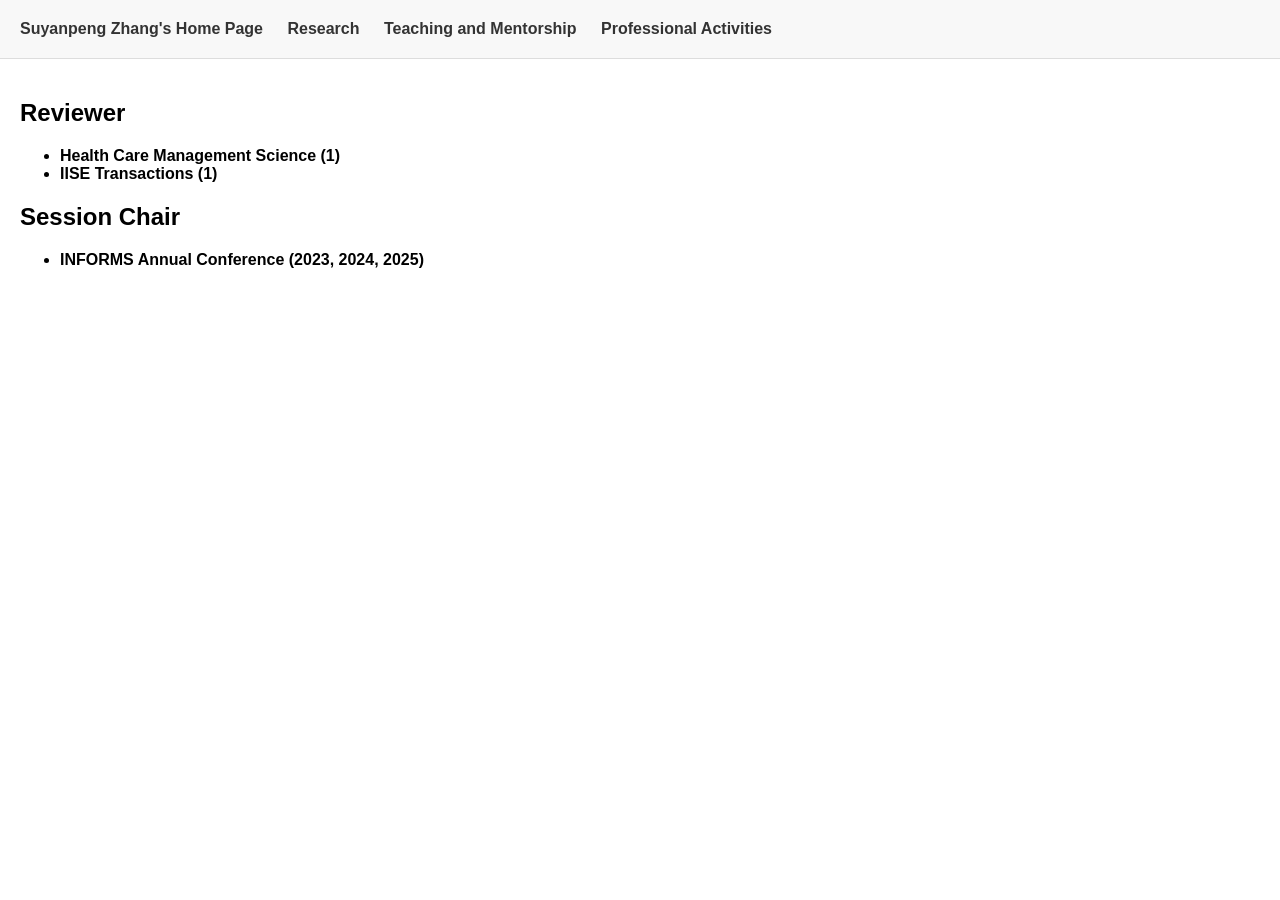
==== profession.html @ 164d468d "Update profession.html" ====
<!DOCTYPE html>
<html lang="en">
<head>
  <meta charset="UTF-8" />
  <title>Suyanpeng Zhang - Professional Activities</title>
  <style>
    body {
      margin: 0;
      font-family: Arial, sans-serif;
    }
    header {
      background-color: #f8f8f8;
      border-bottom: 1px solid #ddd;
      padding: 20px;
    }
    nav ul {
      list-style-type: none;
      margin: 0;
      padding: 0;
    }
    nav li {
      display: inline-block;
      margin-right: 20px;
    }
    nav a {
      text-decoration: none;
      color: #333;
      font-weight: bold;
    }
    nav a:hover {
      text-decoration: underline;
    }
    /* Simple page content styling */
    .content {
      padding: 20px;
    }
  </style>
</head>
<body>
  <header>
    <nav>
      <ul>
        <li><a href="index.html">Suyanpeng Zhang's Home Page</a></li>
        <li><a href="research.html">Research</a></li>
        <li><a href="teaching.html">Teaching and Mentorship</a></li>
        <li><a href="profession.html">Professional Activities</a></li>
      </ul>
    </nav>
  </header>

  <div class="content">

<!-- Guest Lecturer Section -->
        <section id="reviewer">
            <h2>Reviewer</h2>
            <ul>
                <li>
                    <strong>Health Care Management Science (1)</strong>
                </li>
              <li>
                    <strong>IISE Transactions (1)</strong>
                </li>
                <!-- Add more lectures as needed -->
            </ul>
        </section>
    <section id="session chair">
            <h2>Session Chair</h2>
            <ul>
                <li>
                    <strong>INFORMS Annual Conference (2023, 2024, 2025)</strong>
                </li>
                <!-- Add more lectures as needed -->
            </ul>
        </section>
  </div>
</body>
</html>
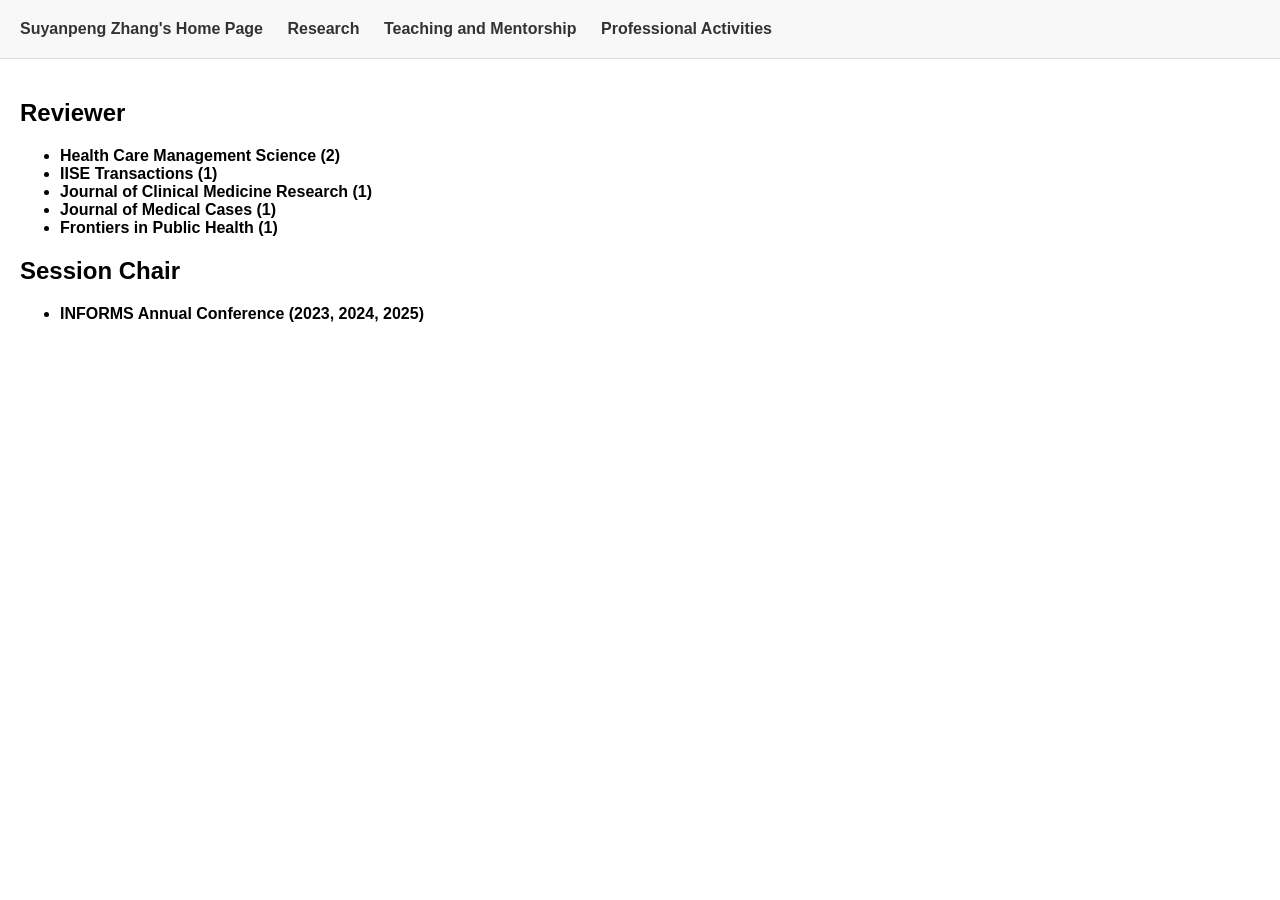
==== commit e4a9a764: "Update profession.html" ====
--- a/profession.html
+++ b/profession.html
@@ -55,10 +55,19 @@
             <h2>Reviewer</h2>
             <ul>
                 <li>
-                    <strong>Health Care Management Science (1)</strong>
+                    <strong>Health Care Management Science (2)</strong>
                 </li>
               <li>
                     <strong>IISE Transactions (1)</strong>
+                </li>
+              <li>
+                    <strong>Journal of Clinical Medicine Research (1)</strong>
+                </li>
+              <li>
+                    <strong>Journal of Medical Cases (1)</strong>
+                </li>
+              <li>
+                    <strong>Frontiers in Public Health (1)</strong>
                 </li>
                 <!-- Add more lectures as needed -->
             </ul>
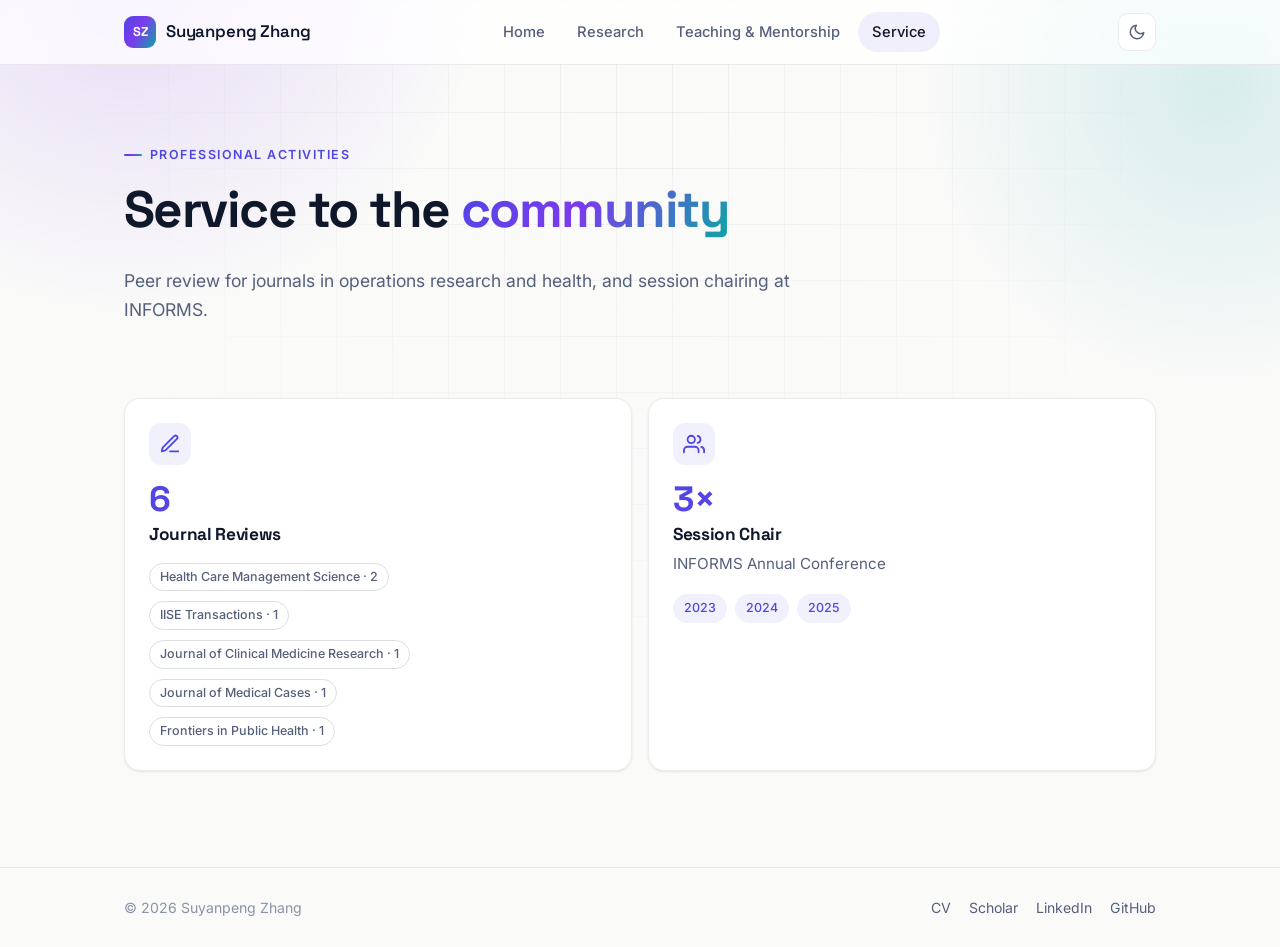
==== commit 52ad03cb: "Redesign site with a modern look - Shared stylesheet (style.css) and script (main.js) for all pages " ====
--- a/profession.html
+++ b/profession.html
@@ -2,86 +2,93 @@
 <html lang="en">
 <head>
   <meta charset="UTF-8" />
-  <title>Suyanpeng Zhang - Professional Activities</title>
-  <style>
-    body {
-      margin: 0;
-      font-family: Arial, sans-serif;
-    }
-    header {
-      background-color: #f8f8f8;
-      border-bottom: 1px solid #ddd;
-      padding: 20px;
-    }
-    nav ul {
-      list-style-type: none;
-      margin: 0;
-      padding: 0;
-    }
-    nav li {
-      display: inline-block;
-      margin-right: 20px;
-    }
-    nav a {
-      text-decoration: none;
-      color: #333;
-      font-weight: bold;
-    }
-    nav a:hover {
-      text-decoration: underline;
-    }
-    /* Simple page content styling */
-    .content {
-      padding: 20px;
-    }
-  </style>
+  <meta name="viewport" content="width=device-width, initial-scale=1" />
+  <title>Professional Activities · Suyanpeng Zhang</title>
+  <meta name="description" content="Reviewing and conference service by Suyanpeng Zhang." />
+  <script>(function(){var t;try{t=localStorage.getItem("theme")}catch(e){}if(!t)t=window.matchMedia("(prefers-color-scheme: dark)").matches?"dark":"light";document.documentElement.setAttribute("data-theme",t)})();</script>
+  <link rel="preconnect" href="https://fonts.googleapis.com" />
+  <link rel="preconnect" href="https://fonts.gstatic.com" crossorigin />
+  <link href="https://fonts.googleapis.com/css2?family=Inter:wght@400;500;600;700&family=Space+Grotesk:wght@500;600;700&display=swap" rel="stylesheet" />
+  <link rel="stylesheet" href="style.css" />
 </head>
 <body>
-  <header>
-    <nav>
-      <ul>
-        <li><a href="index.html">Suyanpeng Zhang's Home Page</a></li>
+
+  <header class="site-header">
+    <nav class="container nav" aria-label="Main">
+      <a class="brand" href="index.html"><span class="brand-mark">SZ</span>Suyanpeng Zhang</a>
+      <ul class="nav-links">
+        <li><a href="index.html">Home</a></li>
         <li><a href="research.html">Research</a></li>
-        <li><a href="teaching.html">Teaching and Mentorship</a></li>
-        <li><a href="profession.html">Professional Activities</a></li>
+        <li><a href="teaching.html">Teaching &amp; Mentorship</a></li>
+        <li><a href="profession.html">Service</a></li>
       </ul>
+      <div class="nav-actions">
+        <button class="icon-btn theme-toggle" type="button" aria-label="Toggle dark mode">
+          <svg class="icon-moon" viewBox="0 0 24 24" fill="none" stroke="currentColor" stroke-width="2" stroke-linecap="round" stroke-linejoin="round"><path d="M21 12.79A9 9 0 1 1 11.21 3 7 7 0 0 0 21 12.79z"/></svg>
+          <svg class="icon-sun" viewBox="0 0 24 24" fill="none" stroke="currentColor" stroke-width="2" stroke-linecap="round" stroke-linejoin="round"><circle cx="12" cy="12" r="4"/><path d="M12 2v2M12 20v2M4.93 4.93l1.41 1.41M17.66 17.66l1.41 1.41M2 12h2M20 12h2M6.34 17.66l-1.41 1.41M19.07 4.93l-1.41 1.41"/></svg>
+        </button>
+        <button class="icon-btn menu-toggle" type="button" aria-label="Open menu" aria-expanded="false">
+          <svg viewBox="0 0 24 24" fill="none" stroke="currentColor" stroke-width="2" stroke-linecap="round"><path d="M4 7h16M4 12h16M4 17h16"/></svg>
+        </button>
+      </div>
     </nav>
   </header>
 
-  <div class="content">
+  <main class="container">
+    <section class="page-header reveal">
+      <span class="eyebrow">Professional Activities</span>
+      <h1>Service to the <span class="gradient-text">community</span></h1>
+      <p class="lead">Peer review for journals in operations research and health, and session chairing at INFORMS.</p>
+    </section>
 
-<!-- Guest Lecturer Section -->
-        <section id="reviewer">
-            <h2>Reviewer</h2>
-            <ul>
-                <li>
-                    <strong>Health Care Management Science (2)</strong>
-                </li>
-              <li>
-                    <strong>IISE Transactions (1)</strong>
-                </li>
-              <li>
-                    <strong>Journal of Clinical Medicine Research (1)</strong>
-                </li>
-              <li>
-                    <strong>Journal of Medical Cases (1)</strong>
-                </li>
-              <li>
-                    <strong>Frontiers in Public Health (1)</strong>
-                </li>
-                <!-- Add more lectures as needed -->
-            </ul>
-        </section>
-    <section id="session chair">
-            <h2>Session Chair</h2>
-            <ul>
-                <li>
-                    <strong>INFORMS Annual Conference (2023, 2024, 2025)</strong>
-                </li>
-                <!-- Add more lectures as needed -->
-            </ul>
-        </section>
-  </div>
+    <section class="section-tight">
+      <div class="grid grid-2">
+        <!-- Reviewer -->
+        <article class="card reveal">
+          <div class="card-icon">
+            <svg viewBox="0 0 24 24" fill="none" stroke="currentColor" stroke-width="2" stroke-linecap="round" stroke-linejoin="round"><path d="M12 20h9"/><path d="M16.5 3.5a2.12 2.12 0 0 1 3 3L7 19l-4 1 1-4z"/></svg>
+          </div>
+          <div class="stat gradient-text">6</div>
+          <h3>Journal Reviews</h3>
+          <div class="item-list" style="margin-top:18px;gap:10px;">
+            <div class="pub-meta" style="margin:0;"><span class="tag">Health Care Management Science · 2</span></div>
+            <div class="pub-meta" style="margin:0;"><span class="tag">IISE Transactions · 1</span></div>
+            <div class="pub-meta" style="margin:0;"><span class="tag">Journal of Clinical Medicine Research · 1</span></div>
+            <div class="pub-meta" style="margin:0;"><span class="tag">Journal of Medical Cases · 1</span></div>
+            <div class="pub-meta" style="margin:0;"><span class="tag">Frontiers in Public Health · 1</span></div>
+          </div>
+        </article>
+
+        <!-- Session chair -->
+        <article class="card reveal">
+          <div class="card-icon">
+            <svg viewBox="0 0 24 24" fill="none" stroke="currentColor" stroke-width="2" stroke-linecap="round" stroke-linejoin="round"><path d="M17 21v-2a4 4 0 0 0-4-4H5a4 4 0 0 0-4 4v2"/><circle cx="9" cy="7" r="4"/><path d="M23 21v-2a4 4 0 0 0-3-3.87M16 3.13a4 4 0 0 1 0 7.75"/></svg>
+          </div>
+          <div class="stat gradient-text">3×</div>
+          <h3>Session Chair</h3>
+          <p style="margin-top:6px;">INFORMS Annual Conference</p>
+          <div class="pub-meta" style="margin-top:18px;">
+            <span class="tag tag-highlight">2023</span>
+            <span class="tag tag-highlight">2024</span>
+            <span class="tag tag-highlight">2025</span>
+          </div>
+        </article>
+      </div>
+    </section>
+  </main>
+
+  <footer class="site-footer">
+    <div class="container">
+      <span>© <span id="year">2025</span> Suyanpeng Zhang</span>
+      <div class="footer-links">
+        <a href="CV_Suyanpeng.pdf" target="_blank" rel="noopener">CV</a>
+        <a href="https://scholar.google.com/citations?user=c8Jx3mAAAAAJ&amp;hl=en&amp;oi=ao" target="_blank" rel="noopener">Scholar</a>
+        <a href="https://www.linkedin.com/in/suyanpengzhang/" target="_blank" rel="noopener">LinkedIn</a>
+        <a href="https://github.com/suyanpengzhang" target="_blank" rel="noopener">GitHub</a>
+      </div>
+    </div>
+  </footer>
+
+  <script src="main.js"></script>
 </body>
 </html>
-
--- a/style.css
+++ b/style.css
@@ -0,0 +1,655 @@
+/* ==========================================================================
+   Suyanpeng Zhang — personal site
+   Shared stylesheet for all pages
+   ========================================================================== */
+
+:root {
+  --bg: #fafaf9;
+  --bg-elev: #ffffff;
+  --surface: rgba(255, 255, 255, 0.72);
+  --text: #0f172a;
+  --text-muted: #55607a;
+  --text-faint: #8a93a6;
+  --border: rgba(15, 23, 42, 0.08);
+  --border-strong: rgba(15, 23, 42, 0.14);
+  --accent: #4f46e5;
+  --accent-2: #0ea5a4;
+  --accent-soft: rgba(79, 70, 229, 0.08);
+  --gradient: linear-gradient(120deg, #4f46e5 0%, #7c3aed 45%, #0ea5a4 100%);
+  --shadow-sm: 0 1px 2px rgba(15, 23, 42, 0.04), 0 1px 3px rgba(15, 23, 42, 0.06);
+  --shadow-lg: 0 10px 30px -10px rgba(15, 23, 42, 0.18);
+  --blob-1: rgba(124, 58, 237, 0.16);
+  --blob-2: rgba(14, 165, 164, 0.14);
+  --radius: 16px;
+  --maxw: 1080px;
+  --font-sans: "Inter", system-ui, -apple-system, "Segoe UI", Roboto, sans-serif;
+  --font-display: "Space Grotesk", "Inter", system-ui, sans-serif;
+  color-scheme: light;
+}
+
+:root[data-theme="dark"] {
+  --bg: #0a0b10;
+  --bg-elev: #12141c;
+  --surface: rgba(18, 20, 28, 0.72);
+  --text: #e8eaf2;
+  --text-muted: #a2a9bd;
+  --text-faint: #6c7489;
+  --border: rgba(255, 255, 255, 0.08);
+  --border-strong: rgba(255, 255, 255, 0.16);
+  --accent: #8b85ff;
+  --accent-2: #2dd4bf;
+  --accent-soft: rgba(139, 133, 255, 0.12);
+  --gradient: linear-gradient(120deg, #8b85ff 0%, #c084fc 45%, #2dd4bf 100%);
+  --shadow-sm: 0 1px 2px rgba(0, 0, 0, 0.4);
+  --shadow-lg: 0 14px 40px -12px rgba(0, 0, 0, 0.7);
+  --blob-1: rgba(139, 133, 255, 0.14);
+  --blob-2: rgba(45, 212, 191, 0.10);
+  color-scheme: dark;
+}
+
+*,
+*::before,
+*::after { box-sizing: border-box; }
+
+html { scroll-behavior: smooth; }
+
+body {
+  margin: 0;
+  font-family: var(--font-sans);
+  font-size: 16px;
+  line-height: 1.65;
+  color: var(--text);
+  background: var(--bg);
+  -webkit-font-smoothing: antialiased;
+  min-height: 100vh;
+  display: flex;
+  flex-direction: column;
+  transition: background-color .3s ease, color .3s ease;
+}
+
+/* Ambient background */
+body::before {
+  content: "";
+  position: fixed;
+  inset: 0;
+  z-index: -1;
+  pointer-events: none;
+  background:
+    radial-gradient(600px circle at 10% -5%, var(--blob-1), transparent 60%),
+    radial-gradient(500px circle at 95% 10%, var(--blob-2), transparent 60%);
+}
+body::after {
+  content: "";
+  position: fixed;
+  inset: 0;
+  z-index: -1;
+  pointer-events: none;
+  background-image:
+    linear-gradient(var(--border) 1px, transparent 1px),
+    linear-gradient(90deg, var(--border) 1px, transparent 1px);
+  background-size: 56px 56px;
+  mask-image: radial-gradient(ellipse at top, black 10%, transparent 65%);
+  -webkit-mask-image: radial-gradient(ellipse at top, black 10%, transparent 65%);
+  opacity: .6;
+}
+
+a {
+  color: var(--accent);
+  text-decoration: none;
+  transition: color .2s ease;
+}
+a:hover { color: var(--accent-2); }
+
+h1, h2, h3 {
+  font-family: var(--font-display);
+  line-height: 1.2;
+  letter-spacing: -0.02em;
+  margin: 0 0 .5em;
+}
+
+.container {
+  width: 100%;
+  max-width: var(--maxw);
+  margin: 0 auto;
+  padding: 0 24px;
+}
+
+.gradient-text {
+  background: var(--gradient);
+  -webkit-background-clip: text;
+  background-clip: text;
+  color: transparent;
+}
+
+/* ---------- Navigation ---------- */
+.site-header {
+  position: sticky;
+  top: 0;
+  z-index: 50;
+  backdrop-filter: saturate(180%) blur(14px);
+  -webkit-backdrop-filter: saturate(180%) blur(14px);
+  background: var(--surface);
+  border-bottom: 1px solid var(--border);
+}
+.nav {
+  display: flex;
+  align-items: center;
+  justify-content: space-between;
+  height: 64px;
+  gap: 16px;
+}
+.brand {
+  display: flex;
+  align-items: center;
+  gap: 10px;
+  font-family: var(--font-display);
+  font-weight: 600;
+  font-size: 1.05rem;
+  color: var(--text);
+  letter-spacing: -0.01em;
+}
+.brand:hover { color: var(--text); }
+.brand-mark {
+  display: grid;
+  place-items: center;
+  width: 32px;
+  height: 32px;
+  border-radius: 9px;
+  background: var(--gradient);
+  color: #fff;
+  font-size: .8rem;
+  font-weight: 700;
+  letter-spacing: 0;
+}
+.nav-links {
+  display: flex;
+  align-items: center;
+  gap: 4px;
+  list-style: none;
+  margin: 0;
+  padding: 0;
+}
+.nav-links a {
+  display: block;
+  padding: 8px 14px;
+  border-radius: 999px;
+  font-size: .92rem;
+  font-weight: 500;
+  color: var(--text-muted);
+  transition: background-color .2s ease, color .2s ease;
+}
+.nav-links a:hover {
+  color: var(--text);
+  background: var(--accent-soft);
+}
+.nav-links a[aria-current="page"] {
+  color: var(--text);
+  background: var(--accent-soft);
+}
+.nav-actions { display: flex; align-items: center; gap: 6px; }
+
+.icon-btn {
+  display: grid;
+  place-items: center;
+  width: 38px;
+  height: 38px;
+  border-radius: 10px;
+  border: 1px solid var(--border);
+  background: var(--bg-elev);
+  color: var(--text-muted);
+  cursor: pointer;
+  transition: color .2s, border-color .2s, transform .2s;
+}
+.icon-btn:hover { color: var(--text); border-color: var(--border-strong); }
+.icon-btn svg { width: 18px; height: 18px; }
+.theme-toggle .icon-sun { display: none; }
+:root[data-theme="dark"] .theme-toggle .icon-sun { display: block; }
+:root[data-theme="dark"] .theme-toggle .icon-moon { display: none; }
+.menu-toggle { display: none; }
+
+@media (max-width: 760px) {
+  .menu-toggle { display: grid; }
+  .nav-links {
+    position: absolute;
+    top: 64px;
+    left: 0;
+    right: 0;
+    flex-direction: column;
+    align-items: stretch;
+    padding: 12px 16px 18px;
+    background: var(--bg-elev);
+    border-bottom: 1px solid var(--border);
+    box-shadow: var(--shadow-lg);
+    display: none;
+  }
+  .nav-links.open { display: flex; }
+  .nav-links a { border-radius: 10px; padding: 12px 14px; }
+}
+
+/* ---------- Layout sections ---------- */
+main { flex: 1; }
+
+.section { padding-block: 56px; }
+.section-tight { padding-block: 32px; }
+
+.eyebrow {
+  display: inline-flex;
+  align-items: center;
+  gap: 8px;
+  font-size: .78rem;
+  font-weight: 600;
+  letter-spacing: .12em;
+  text-transform: uppercase;
+  color: var(--accent);
+  margin-bottom: 14px;
+}
+.eyebrow::before {
+  content: "";
+  width: 18px;
+  height: 2px;
+  border-radius: 2px;
+  background: var(--gradient);
+}
+
+.section-title { font-size: clamp(1.6rem, 3vw, 2.1rem); }
+.lead { font-size: 1.1rem; color: var(--text-muted); max-width: 68ch; }
+
+/* ---------- Hero ---------- */
+.hero {
+  display: grid;
+  grid-template-columns: 1.5fr 1fr;
+  gap: 56px;
+  align-items: center;
+  padding-block: 72px 48px;
+}
+.hero h1 {
+  font-size: clamp(2.4rem, 6vw, 4rem);
+  font-weight: 700;
+  letter-spacing: -0.035em;
+  margin-bottom: 18px;
+}
+.hero .role {
+  font-size: 1.15rem;
+  color: var(--text-muted);
+  margin: 0 0 22px;
+}
+.hero p { color: var(--text-muted); }
+
+.status-pill {
+  display: inline-flex;
+  align-items: center;
+  gap: 10px;
+  padding: 6px 14px 6px 10px;
+  border-radius: 999px;
+  border: 1px solid var(--border-strong);
+  background: var(--bg-elev);
+  font-size: .85rem;
+  font-weight: 500;
+  color: var(--text);
+  margin-bottom: 24px;
+  box-shadow: var(--shadow-sm);
+}
+.status-dot {
+  position: relative;
+  width: 8px;
+  height: 8px;
+  border-radius: 50%;
+  background: #22c55e;
+}
+.status-dot::after {
+  content: "";
+  position: absolute;
+  inset: -4px;
+  border-radius: 50%;
+  background: #22c55e;
+  opacity: .35;
+  animation: ping 1.8s cubic-bezier(0, 0, .2, 1) infinite;
+}
+@keyframes ping {
+  75%, 100% { transform: scale(2); opacity: 0; }
+}
+
+.photo-wrap {
+  position: relative;
+  justify-self: center;
+  width: min(320px, 100%);
+}
+.photo-wrap::before {
+  content: "";
+  position: absolute;
+  inset: -3px;
+  border-radius: 28px;
+  background: var(--gradient);
+  filter: blur(24px);
+  opacity: .35;
+  z-index: 0;
+}
+.photo {
+  position: relative;
+  z-index: 1;
+  display: block;
+  width: 100%;
+  aspect-ratio: 4 / 5;
+  object-fit: cover;
+  border-radius: 24px;
+  border: 1px solid var(--border-strong);
+  box-shadow: var(--shadow-lg);
+}
+
+.links {
+  display: flex;
+  flex-wrap: wrap;
+  gap: 10px;
+  margin-top: 28px;
+}
+.btn {
+  display: inline-flex;
+  align-items: center;
+  gap: 8px;
+  padding: 10px 16px;
+  border-radius: 12px;
+  font-size: .92rem;
+  font-weight: 500;
+  border: 1px solid var(--border-strong);
+  background: var(--bg-elev);
+  color: var(--text);
+  box-shadow: var(--shadow-sm);
+  transition: transform .2s ease, border-color .2s ease, box-shadow .2s ease;
+}
+.btn:hover {
+  color: var(--text);
+  transform: translateY(-2px);
+  border-color: var(--accent);
+  box-shadow: var(--shadow-lg);
+}
+.btn svg { width: 16px; height: 16px; flex-shrink: 0; }
+.btn-primary {
+  border-color: transparent;
+  background: var(--gradient);
+  color: #fff;
+}
+.btn-primary:hover { color: #fff; border-color: transparent; }
+
+.email {
+  margin-top: 16px;
+  font-size: .9rem;
+  color: var(--text-faint);
+  display: flex;
+  align-items: center;
+  gap: 8px;
+}
+.email svg { width: 15px; height: 15px; }
+
+@media (max-width: 860px) {
+  .hero { grid-template-columns: 1fr; gap: 40px; padding-top: 48px; }
+  .photo-wrap { order: -1; width: min(240px, 70%); justify-self: start; }
+}
+
+/* ---------- Cards / grids ---------- */
+.grid {
+  display: grid;
+  gap: 16px;
+}
+.grid-3 { grid-template-columns: repeat(3, 1fr); }
+.grid-2 { grid-template-columns: repeat(2, 1fr); }
+@media (max-width: 860px) {
+  .grid-3, .grid-2 { grid-template-columns: 1fr; }
+}
+
+.card {
+  position: relative;
+  padding: 24px;
+  border-radius: var(--radius);
+  border: 1px solid var(--border);
+  background: var(--bg-elev);
+  box-shadow: var(--shadow-sm);
+  transition: transform .25s ease, border-color .25s ease, box-shadow .25s ease;
+}
+.card:hover {
+  transform: translateY(-3px);
+  border-color: var(--border-strong);
+  box-shadow: var(--shadow-lg);
+}
+.card h3 { font-size: 1.08rem; margin-bottom: 6px; }
+.card p { margin: 0; color: var(--text-muted); font-size: .95rem; }
+
+.card-icon {
+  display: grid;
+  place-items: center;
+  width: 42px;
+  height: 42px;
+  border-radius: 12px;
+  margin-bottom: 16px;
+  background: var(--accent-soft);
+  color: var(--accent);
+}
+.card-icon svg { width: 22px; height: 22px; }
+
+/* ---------- News timeline ---------- */
+.timeline {
+  list-style: none;
+  margin: 0;
+  padding: 0;
+  position: relative;
+}
+.timeline::before {
+  content: "";
+  position: absolute;
+  left: 7px;
+  top: 8px;
+  bottom: 8px;
+  width: 2px;
+  background: linear-gradient(var(--accent), var(--accent-2), transparent);
+  opacity: .35;
+}
+.timeline li {
+  position: relative;
+  padding: 0 0 28px 40px;
+}
+.timeline li:last-child { padding-bottom: 0; }
+.timeline li::before {
+  content: "";
+  position: absolute;
+  left: 0;
+  top: 6px;
+  width: 16px;
+  height: 16px;
+  border-radius: 50%;
+  background: var(--bg);
+  border: 3px solid var(--accent);
+}
+.timeline time {
+  display: block;
+  font-size: .8rem;
+  font-weight: 600;
+  letter-spacing: .06em;
+  text-transform: uppercase;
+  color: var(--accent);
+  margin-bottom: 4px;
+}
+.timeline p { margin: 0; color: var(--text-muted); }
+.timeline em { color: var(--text); font-style: normal; font-weight: 500; }
+
+/* ---------- Page header ---------- */
+.page-header { padding-block: 72px 24px; }
+.page-header h1 {
+  font-size: clamp(2.2rem, 5vw, 3.2rem);
+  letter-spacing: -0.03em;
+}
+
+.quote {
+  margin: 24px 0 0;
+  padding: 22px 26px;
+  border-radius: var(--radius);
+  border: 1px solid var(--border);
+  border-left: 3px solid var(--accent);
+  background: var(--bg-elev);
+  font-size: 1.12rem;
+  color: var(--text);
+  max-width: 72ch;
+}
+
+/* ---------- Publications ---------- */
+.pub-group + .pub-group { margin-top: 48px; }
+.pub-group-title {
+  display: flex;
+  align-items: center;
+  gap: 12px;
+  font-size: 1.3rem;
+  margin-bottom: 20px;
+}
+.count {
+  font-family: var(--font-sans);
+  font-size: .78rem;
+  font-weight: 600;
+  padding: 2px 10px;
+  border-radius: 999px;
+  background: var(--accent-soft);
+  color: var(--accent);
+  letter-spacing: 0;
+}
+.pub-list { display: grid; gap: 14px; }
+.pub {
+  display: grid;
+  grid-template-columns: 64px 1fr;
+  gap: 20px;
+  padding: 22px 24px;
+}
+.pub-year {
+  font-family: var(--font-display);
+  font-size: 1.05rem;
+  font-weight: 600;
+  color: var(--text-faint);
+  padding-top: 2px;
+}
+.pub h3 {
+  font-family: var(--font-sans);
+  font-size: 1.04rem;
+  font-weight: 600;
+  letter-spacing: -0.01em;
+  line-height: 1.45;
+  margin-bottom: 8px;
+}
+.pub h3 a { color: var(--text); }
+.pub h3 a:hover { color: var(--accent); }
+.pub .authors { font-size: .93rem; color: var(--text-muted); margin: 0 0 6px; }
+.pub .authors b { color: var(--text); font-weight: 600; }
+.pub .venue { font-size: .93rem; color: var(--text-muted); margin: 0; }
+.pub .venue i { color: var(--text); }
+.pub-meta { display: flex; flex-wrap: wrap; gap: 8px; margin-top: 12px; }
+
+.tag {
+  display: inline-flex;
+  align-items: center;
+  gap: 6px;
+  padding: 3px 10px;
+  border-radius: 999px;
+  font-size: .78rem;
+  font-weight: 500;
+  border: 1px solid var(--border-strong);
+  color: var(--text-muted);
+  background: transparent;
+}
+a.tag:hover { border-color: var(--accent); color: var(--accent); }
+.tag svg { width: 12px; height: 12px; }
+.tag-highlight {
+  border-color: transparent;
+  background: var(--accent-soft);
+  color: var(--accent);
+}
+
+@media (max-width: 600px) {
+  .pub { grid-template-columns: 1fr; gap: 6px; }
+}
+
+/* ---------- Generic list items (teaching / service) ---------- */
+.item-list { display: grid; gap: 14px; }
+.item {
+  display: flex;
+  gap: 18px;
+  align-items: flex-start;
+}
+.item .card-icon { margin: 0; flex-shrink: 0; }
+.item-body { flex: 1; min-width: 0; }
+.item h3 {
+  font-family: var(--font-sans);
+  font-size: 1.02rem;
+  font-weight: 600;
+  letter-spacing: -0.01em;
+  margin-bottom: 4px;
+}
+.sub { font-size: .9rem; color: var(--text-faint); margin: 0 0 8px; }
+.item p { margin: 0; color: var(--text-muted); font-size: .95rem; }
+
+.scores {
+  display: grid;
+  grid-template-columns: repeat(3, 1fr);
+  gap: 10px;
+  margin-top: 14px;
+}
+.score {
+  padding: 10px 12px;
+  border-radius: 12px;
+  background: var(--accent-soft);
+}
+.score strong {
+  display: block;
+  font-family: var(--font-display);
+  font-size: 1.25rem;
+  color: var(--text);
+}
+.score span { font-size: .78rem; color: var(--text-muted); }
+@media (max-width: 600px) {
+  .scores { grid-template-columns: 1fr; }
+}
+
+.subhead {
+  font-size: .8rem;
+  font-weight: 600;
+  letter-spacing: .1em;
+  text-transform: uppercase;
+  color: var(--text-faint);
+  margin: 28px 0 12px;
+}
+.subhead:first-child { margin-top: 0; }
+
+.stat {
+  font-family: var(--font-display);
+  font-size: 2.2rem;
+  font-weight: 700;
+  line-height: 1;
+  margin-bottom: 8px;
+}
+
+/* ---------- Footer ---------- */
+.site-footer {
+  margin-top: 64px;
+  border-top: 1px solid var(--border);
+  padding: 28px 0;
+  font-size: .88rem;
+  color: var(--text-faint);
+}
+.site-footer .container {
+  display: flex;
+  flex-wrap: wrap;
+  justify-content: space-between;
+  gap: 12px;
+}
+.site-footer a { color: var(--text-muted); }
+.site-footer a:hover { color: var(--accent); }
+.footer-links { display: flex; gap: 18px; }
+
+/* ---------- Reveal animation ---------- */
+.reveal {
+  opacity: 0;
+  transform: translateY(16px);
+  transition: opacity .7s ease, transform .7s ease;
+}
+.reveal.visible { opacity: 1; transform: none; }
+
+@media (prefers-reduced-motion: reduce) {
+  html { scroll-behavior: auto; }
+  .reveal { opacity: 1; transform: none; transition: none; }
+  .status-dot::after { animation: none; }
+  .card, .btn { transition: none; }
+}
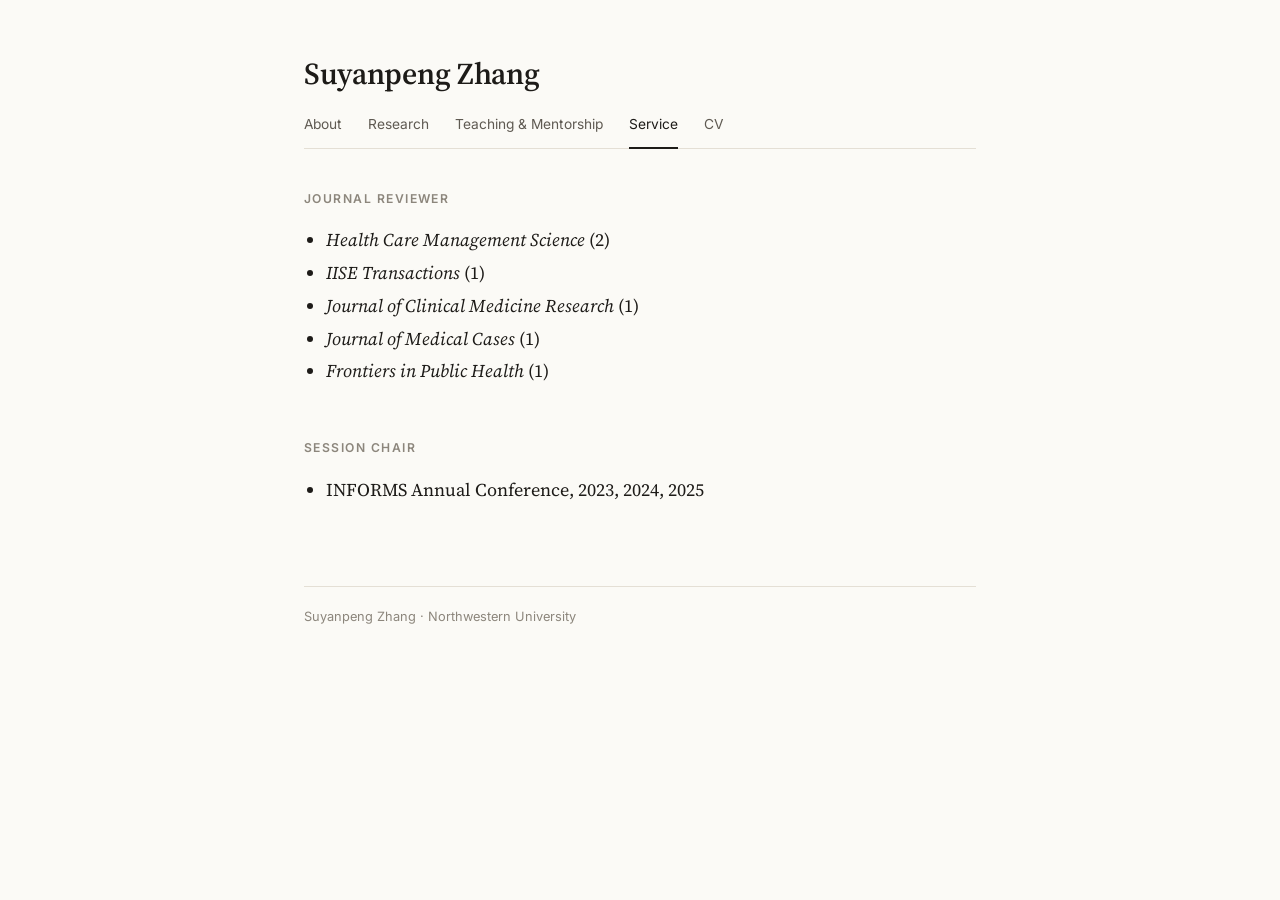
==== commit 95946cd7: "Restyle site as a quiet, typographic academic page Replace the gradient/card design with a text-firs" ====
--- a/profession.html
+++ b/profession.html
@@ -3,92 +3,43 @@
 <head>
   <meta charset="UTF-8" />
   <meta name="viewport" content="width=device-width, initial-scale=1" />
-  <title>Professional Activities · Suyanpeng Zhang</title>
+  <title>Service · Suyanpeng Zhang</title>
   <meta name="description" content="Reviewing and conference service by Suyanpeng Zhang." />
-  <script>(function(){var t;try{t=localStorage.getItem("theme")}catch(e){}if(!t)t=window.matchMedia("(prefers-color-scheme: dark)").matches?"dark":"light";document.documentElement.setAttribute("data-theme",t)})();</script>
   <link rel="preconnect" href="https://fonts.googleapis.com" />
   <link rel="preconnect" href="https://fonts.gstatic.com" crossorigin />
-  <link href="https://fonts.googleapis.com/css2?family=Inter:wght@400;500;600;700&family=Space+Grotesk:wght@500;600;700&display=swap" rel="stylesheet" />
+  <link href="https://fonts.googleapis.com/css2?family=Inter:wght@400;500;600&family=Source+Serif+4:ital,opsz,wght@0,8..60,400;0,8..60,600;1,8..60,400&display=swap" rel="stylesheet" />
   <link rel="stylesheet" href="style.css" />
 </head>
 <body>
+  <div class="page">
+    <header class="masthead">
+      <a class="name" href="index.html">Suyanpeng Zhang</a>
+      <nav aria-label="Main">
+        <a href="index.html">About</a>
+        <a href="research.html">Research</a>
+        <a href="teaching.html">Teaching &amp; Mentorship</a>
+        <a href="profession.html" aria-current="page">Service</a>
+        <a href="CV_Suyanpeng.pdf" target="_blank" rel="noopener">CV</a>
+      </nav>
+    </header>
 
-  <header class="site-header">
-    <nav class="container nav" aria-label="Main">
-      <a class="brand" href="index.html"><span class="brand-mark">SZ</span>Suyanpeng Zhang</a>
-      <ul class="nav-links">
-        <li><a href="index.html">Home</a></li>
-        <li><a href="research.html">Research</a></li>
-        <li><a href="teaching.html">Teaching &amp; Mentorship</a></li>
-        <li><a href="profession.html">Service</a></li>
+    <main>
+      <h2 style="margin-top:0">Journal Reviewer</h2>
+      <ul class="plain">
+        <li><i>Health Care Management Science</i> (2)</li>
+        <li><i>IISE Transactions</i> (1)</li>
+        <li><i>Journal of Clinical Medicine Research</i> (1)</li>
+        <li><i>Journal of Medical Cases</i> (1)</li>
+        <li><i>Frontiers in Public Health</i> (1)</li>
       </ul>
-      <div class="nav-actions">
-        <button class="icon-btn theme-toggle" type="button" aria-label="Toggle dark mode">
-          <svg class="icon-moon" viewBox="0 0 24 24" fill="none" stroke="currentColor" stroke-width="2" stroke-linecap="round" stroke-linejoin="round"><path d="M21 12.79A9 9 0 1 1 11.21 3 7 7 0 0 0 21 12.79z"/></svg>
-          <svg class="icon-sun" viewBox="0 0 24 24" fill="none" stroke="currentColor" stroke-width="2" stroke-linecap="round" stroke-linejoin="round"><circle cx="12" cy="12" r="4"/><path d="M12 2v2M12 20v2M4.93 4.93l1.41 1.41M17.66 17.66l1.41 1.41M2 12h2M20 12h2M6.34 17.66l-1.41 1.41M19.07 4.93l-1.41 1.41"/></svg>
-        </button>
-        <button class="icon-btn menu-toggle" type="button" aria-label="Open menu" aria-expanded="false">
-          <svg viewBox="0 0 24 24" fill="none" stroke="currentColor" stroke-width="2" stroke-linecap="round"><path d="M4 7h16M4 12h16M4 17h16"/></svg>
-        </button>
-      </div>
-    </nav>
-  </header>
 
-  <main class="container">
-    <section class="page-header reveal">
-      <span class="eyebrow">Professional Activities</span>
-      <h1>Service to the <span class="gradient-text">community</span></h1>
-      <p class="lead">Peer review for journals in operations research and health, and session chairing at INFORMS.</p>
-    </section>
+      <h2>Session Chair</h2>
+      <ul class="plain">
+        <li>INFORMS Annual Conference, 2023, 2024, 2025</li>
+      </ul>
+    </main>
 
-    <section class="section-tight">
-      <div class="grid grid-2">
-        <!-- Reviewer -->
-        <article class="card reveal">
-          <div class="card-icon">
-            <svg viewBox="0 0 24 24" fill="none" stroke="currentColor" stroke-width="2" stroke-linecap="round" stroke-linejoin="round"><path d="M12 20h9"/><path d="M16.5 3.5a2.12 2.12 0 0 1 3 3L7 19l-4 1 1-4z"/></svg>
-          </div>
-          <div class="stat gradient-text">6</div>
-          <h3>Journal Reviews</h3>
-          <div class="item-list" style="margin-top:18px;gap:10px;">
-            <div class="pub-meta" style="margin:0;"><span class="tag">Health Care Management Science · 2</span></div>
-            <div class="pub-meta" style="margin:0;"><span class="tag">IISE Transactions · 1</span></div>
-            <div class="pub-meta" style="margin:0;"><span class="tag">Journal of Clinical Medicine Research · 1</span></div>
-            <div class="pub-meta" style="margin:0;"><span class="tag">Journal of Medical Cases · 1</span></div>
-            <div class="pub-meta" style="margin:0;"><span class="tag">Frontiers in Public Health · 1</span></div>
-          </div>
-        </article>
-
-        <!-- Session chair -->
-        <article class="card reveal">
-          <div class="card-icon">
-            <svg viewBox="0 0 24 24" fill="none" stroke="currentColor" stroke-width="2" stroke-linecap="round" stroke-linejoin="round"><path d="M17 21v-2a4 4 0 0 0-4-4H5a4 4 0 0 0-4 4v2"/><circle cx="9" cy="7" r="4"/><path d="M23 21v-2a4 4 0 0 0-3-3.87M16 3.13a4 4 0 0 1 0 7.75"/></svg>
-          </div>
-          <div class="stat gradient-text">3×</div>
-          <h3>Session Chair</h3>
-          <p style="margin-top:6px;">INFORMS Annual Conference</p>
-          <div class="pub-meta" style="margin-top:18px;">
-            <span class="tag tag-highlight">2023</span>
-            <span class="tag tag-highlight">2024</span>
-            <span class="tag tag-highlight">2025</span>
-          </div>
-        </article>
-      </div>
-    </section>
-  </main>
-
-  <footer class="site-footer">
-    <div class="container">
-      <span>© <span id="year">2025</span> Suyanpeng Zhang</span>
-      <div class="footer-links">
-        <a href="CV_Suyanpeng.pdf" target="_blank" rel="noopener">CV</a>
-        <a href="https://scholar.google.com/citations?user=c8Jx3mAAAAAJ&amp;hl=en&amp;oi=ao" target="_blank" rel="noopener">Scholar</a>
-        <a href="https://www.linkedin.com/in/suyanpengzhang/" target="_blank" rel="noopener">LinkedIn</a>
-        <a href="https://github.com/suyanpengzhang" target="_blank" rel="noopener">GitHub</a>
-      </div>
-    </div>
-  </footer>
-
-  <script src="main.js"></script>
+    <footer>Suyanpeng Zhang · Northwestern University</footer>
+  </div>
 </body>
 </html>
--- a/style.css
+++ b/style.css
@@ -1,655 +1,224 @@
-/* ==========================================================================
-   Suyanpeng Zhang — personal site
-   Shared stylesheet for all pages
-   ========================================================================== */
+/* Suyanpeng Zhang — personal site */
 
 :root {
-  --bg: #fafaf9;
-  --bg-elev: #ffffff;
-  --surface: rgba(255, 255, 255, 0.72);
-  --text: #0f172a;
-  --text-muted: #55607a;
-  --text-faint: #8a93a6;
-  --border: rgba(15, 23, 42, 0.08);
-  --border-strong: rgba(15, 23, 42, 0.14);
-  --accent: #4f46e5;
-  --accent-2: #0ea5a4;
-  --accent-soft: rgba(79, 70, 229, 0.08);
-  --gradient: linear-gradient(120deg, #4f46e5 0%, #7c3aed 45%, #0ea5a4 100%);
-  --shadow-sm: 0 1px 2px rgba(15, 23, 42, 0.04), 0 1px 3px rgba(15, 23, 42, 0.06);
-  --shadow-lg: 0 10px 30px -10px rgba(15, 23, 42, 0.18);
-  --blob-1: rgba(124, 58, 237, 0.16);
-  --blob-2: rgba(14, 165, 164, 0.14);
-  --radius: 16px;
-  --maxw: 1080px;
-  --font-sans: "Inter", system-ui, -apple-system, "Segoe UI", Roboto, sans-serif;
-  --font-display: "Space Grotesk", "Inter", system-ui, sans-serif;
-  color-scheme: light;
-}
-
-:root[data-theme="dark"] {
-  --bg: #0a0b10;
-  --bg-elev: #12141c;
-  --surface: rgba(18, 20, 28, 0.72);
-  --text: #e8eaf2;
-  --text-muted: #a2a9bd;
-  --text-faint: #6c7489;
-  --border: rgba(255, 255, 255, 0.08);
-  --border-strong: rgba(255, 255, 255, 0.16);
-  --accent: #8b85ff;
-  --accent-2: #2dd4bf;
-  --accent-soft: rgba(139, 133, 255, 0.12);
-  --gradient: linear-gradient(120deg, #8b85ff 0%, #c084fc 45%, #2dd4bf 100%);
-  --shadow-sm: 0 1px 2px rgba(0, 0, 0, 0.4);
-  --shadow-lg: 0 14px 40px -12px rgba(0, 0, 0, 0.7);
-  --blob-1: rgba(139, 133, 255, 0.14);
-  --blob-2: rgba(45, 212, 191, 0.10);
-  color-scheme: dark;
-}
-
-*,
-*::before,
-*::after { box-sizing: border-box; }
-
-html { scroll-behavior: smooth; }
+  --paper: #fbfaf6;
+  --ink: #1d1b18;
+  --muted: #5f5a52;
+  --faint: #8c867c;
+  --rule: #e4dfd5;
+  --accent: #8b2a1e;
+  --accent-hover: #5e1a12;
+  --tint: rgba(139, 42, 30, 0.06);
+  --serif: "Source Serif 4", "Iowan Old Style", Georgia, serif;
+  --sans: "Inter", system-ui, -apple-system, "Segoe UI", sans-serif;
+}
+
+@media (prefers-color-scheme: dark) {
+  :root {
+    --paper: #1a1917;
+    --ink: #e9e5dc;
+    --muted: #b1aa9d;
+    --faint: #857f74;
+    --rule: #34312c;
+    --accent: #e0907f;
+    --accent-hover: #f2b5a7;
+    --tint: rgba(224, 144, 127, 0.08);
+  }
+}
+
+* { box-sizing: border-box; }
+
+html { -webkit-text-size-adjust: 100%; }
 
 body {
   margin: 0;
-  font-family: var(--font-sans);
-  font-size: 16px;
-  line-height: 1.65;
-  color: var(--text);
-  background: var(--bg);
+  background: var(--paper);
+  color: var(--ink);
+  font-family: var(--serif);
+  font-size: 18px;
+  line-height: 1.6;
   -webkit-font-smoothing: antialiased;
-  min-height: 100vh;
-  display: flex;
-  flex-direction: column;
-  transition: background-color .3s ease, color .3s ease;
-}
-
-/* Ambient background */
-body::before {
-  content: "";
-  position: fixed;
-  inset: 0;
-  z-index: -1;
-  pointer-events: none;
-  background:
-    radial-gradient(600px circle at 10% -5%, var(--blob-1), transparent 60%),
-    radial-gradient(500px circle at 95% 10%, var(--blob-2), transparent 60%);
-}
-body::after {
-  content: "";
-  position: fixed;
-  inset: 0;
-  z-index: -1;
-  pointer-events: none;
-  background-image:
-    linear-gradient(var(--border) 1px, transparent 1px),
-    linear-gradient(90deg, var(--border) 1px, transparent 1px);
-  background-size: 56px 56px;
-  mask-image: radial-gradient(ellipse at top, black 10%, transparent 65%);
-  -webkit-mask-image: radial-gradient(ellipse at top, black 10%, transparent 65%);
-  opacity: .6;
+}
+
+.page {
+  max-width: 720px;
+  margin: 0 auto;
+  padding: 0 24px;
 }
 
 a {
   color: var(--accent);
+  text-decoration: underline;
+  text-decoration-thickness: 1px;
+  text-underline-offset: 3px;
+}
+a:hover { color: var(--accent-hover); }
+
+/* ---------- Masthead ---------- */
+.masthead {
+  padding-top: 56px;
+  border-bottom: 1px solid var(--rule);
+}
+.masthead .name {
+  display: inline-block;
+  font-size: 1.9rem;
+  font-weight: 600;
+  letter-spacing: -0.01em;
+  line-height: 1.2;
+  color: var(--ink);
   text-decoration: none;
-  transition: color .2s ease;
-}
-a:hover { color: var(--accent-2); }
-
-h1, h2, h3 {
-  font-family: var(--font-display);
-  line-height: 1.2;
-  letter-spacing: -0.02em;
-  margin: 0 0 .5em;
-}
-
-.container {
-  width: 100%;
-  max-width: var(--maxw);
-  margin: 0 auto;
-  padding: 0 24px;
-}
-
-.gradient-text {
-  background: var(--gradient);
-  -webkit-background-clip: text;
-  background-clip: text;
-  color: transparent;
-}
-
-/* ---------- Navigation ---------- */
-.site-header {
-  position: sticky;
-  top: 0;
-  z-index: 50;
-  backdrop-filter: saturate(180%) blur(14px);
-  -webkit-backdrop-filter: saturate(180%) blur(14px);
-  background: var(--surface);
-  border-bottom: 1px solid var(--border);
-}
-.nav {
+}
+.masthead nav {
   display: flex;
-  align-items: center;
-  justify-content: space-between;
-  height: 64px;
-  gap: 16px;
-}
-.brand {
-  display: flex;
-  align-items: center;
-  gap: 10px;
-  font-family: var(--font-display);
-  font-weight: 600;
-  font-size: 1.05rem;
-  color: var(--text);
-  letter-spacing: -0.01em;
-}
-.brand:hover { color: var(--text); }
-.brand-mark {
-  display: grid;
-  place-items: center;
-  width: 32px;
-  height: 32px;
-  border-radius: 9px;
-  background: var(--gradient);
-  color: #fff;
-  font-size: .8rem;
-  font-weight: 700;
-  letter-spacing: 0;
-}
-.nav-links {
-  display: flex;
-  align-items: center;
-  gap: 4px;
-  list-style: none;
-  margin: 0;
-  padding: 0;
-}
-.nav-links a {
-  display: block;
-  padding: 8px 14px;
-  border-radius: 999px;
-  font-size: .92rem;
-  font-weight: 500;
-  color: var(--text-muted);
-  transition: background-color .2s ease, color .2s ease;
-}
-.nav-links a:hover {
-  color: var(--text);
-  background: var(--accent-soft);
-}
-.nav-links a[aria-current="page"] {
-  color: var(--text);
-  background: var(--accent-soft);
-}
-.nav-actions { display: flex; align-items: center; gap: 6px; }
-
-.icon-btn {
-  display: grid;
-  place-items: center;
-  width: 38px;
-  height: 38px;
-  border-radius: 10px;
-  border: 1px solid var(--border);
-  background: var(--bg-elev);
-  color: var(--text-muted);
-  cursor: pointer;
-  transition: color .2s, border-color .2s, transform .2s;
-}
-.icon-btn:hover { color: var(--text); border-color: var(--border-strong); }
-.icon-btn svg { width: 18px; height: 18px; }
-.theme-toggle .icon-sun { display: none; }
-:root[data-theme="dark"] .theme-toggle .icon-sun { display: block; }
-:root[data-theme="dark"] .theme-toggle .icon-moon { display: none; }
-.menu-toggle { display: none; }
-
-@media (max-width: 760px) {
-  .menu-toggle { display: grid; }
-  .nav-links {
-    position: absolute;
-    top: 64px;
-    left: 0;
-    right: 0;
-    flex-direction: column;
-    align-items: stretch;
-    padding: 12px 16px 18px;
-    background: var(--bg-elev);
-    border-bottom: 1px solid var(--border);
-    box-shadow: var(--shadow-lg);
-    display: none;
-  }
-  .nav-links.open { display: flex; }
-  .nav-links a { border-radius: 10px; padding: 12px 14px; }
-}
-
-/* ---------- Layout sections ---------- */
-main { flex: 1; }
-
-.section { padding-block: 56px; }
-.section-tight { padding-block: 32px; }
-
-.eyebrow {
-  display: inline-flex;
-  align-items: center;
-  gap: 8px;
-  font-size: .78rem;
+  flex-wrap: wrap;
+  gap: 4px 26px;
+  margin-top: 20px;
+  font-family: var(--sans);
+  font-size: .86rem;
+}
+.masthead nav a {
+  color: var(--muted);
+  text-decoration: none;
+  padding-bottom: 12px;
+  border-bottom: 2px solid transparent;
+  margin-bottom: -1px;
+}
+.masthead nav a:hover { color: var(--ink); }
+.masthead nav a[aria-current="page"] {
+  color: var(--ink);
+  border-bottom-color: var(--ink);
+}
+
+/* ---------- Content ---------- */
+main { padding: 40px 0 24px; }
+
+h1, h3 { font-weight: 600; line-height: 1.3; }
+h1 { font-size: 1.6rem; margin: 0 0 16px; }
+h2 {
+  font-family: var(--sans);
+  font-size: .76rem;
   font-weight: 600;
   letter-spacing: .12em;
   text-transform: uppercase;
-  color: var(--accent);
-  margin-bottom: 14px;
-}
-.eyebrow::before {
-  content: "";
-  width: 18px;
-  height: 2px;
-  border-radius: 2px;
-  background: var(--gradient);
-}
-
-.section-title { font-size: clamp(1.6rem, 3vw, 2.1rem); }
-.lead { font-size: 1.1rem; color: var(--text-muted); max-width: 68ch; }
-
-/* ---------- Hero ---------- */
-.hero {
-  display: grid;
-  grid-template-columns: 1.5fr 1fr;
-  gap: 56px;
-  align-items: center;
-  padding-block: 72px 48px;
-}
-.hero h1 {
-  font-size: clamp(2.4rem, 6vw, 4rem);
-  font-weight: 700;
-  letter-spacing: -0.035em;
-  margin-bottom: 18px;
-}
-.hero .role {
-  font-size: 1.15rem;
-  color: var(--text-muted);
-  margin: 0 0 22px;
-}
-.hero p { color: var(--text-muted); }
-
-.status-pill {
-  display: inline-flex;
-  align-items: center;
-  gap: 10px;
-  padding: 6px 14px 6px 10px;
-  border-radius: 999px;
-  border: 1px solid var(--border-strong);
-  background: var(--bg-elev);
-  font-size: .85rem;
-  font-weight: 500;
-  color: var(--text);
-  margin-bottom: 24px;
-  box-shadow: var(--shadow-sm);
-}
-.status-dot {
-  position: relative;
-  width: 8px;
-  height: 8px;
-  border-radius: 50%;
-  background: #22c55e;
-}
-.status-dot::after {
-  content: "";
-  position: absolute;
-  inset: -4px;
-  border-radius: 50%;
-  background: #22c55e;
-  opacity: .35;
-  animation: ping 1.8s cubic-bezier(0, 0, .2, 1) infinite;
-}
-@keyframes ping {
-  75%, 100% { transform: scale(2); opacity: 0; }
-}
-
-.photo-wrap {
-  position: relative;
-  justify-self: center;
-  width: min(320px, 100%);
-}
-.photo-wrap::before {
-  content: "";
-  position: absolute;
-  inset: -3px;
-  border-radius: 28px;
-  background: var(--gradient);
-  filter: blur(24px);
-  opacity: .35;
-  z-index: 0;
-}
-.photo {
-  position: relative;
-  z-index: 1;
+  color: var(--faint);
+  margin: 52px 0 18px;
+}
+h3 { font-size: 1.05rem; margin: 28px 0 10px; }
+
+p { margin: 0 0 1em; }
+
+/* ---------- Home intro ---------- */
+.intro::after { content: ""; display: block; clear: both; }
+.portrait {
+  float: right;
+  width: 190px;
+  margin: 6px 0 16px 32px;
+}
+.portrait img {
   display: block;
   width: 100%;
-  aspect-ratio: 4 / 5;
-  object-fit: cover;
-  border-radius: 24px;
-  border: 1px solid var(--border-strong);
-  box-shadow: var(--shadow-lg);
-}
-
-.links {
-  display: flex;
-  flex-wrap: wrap;
-  gap: 10px;
-  margin-top: 28px;
-}
-.btn {
-  display: inline-flex;
-  align-items: center;
-  gap: 8px;
-  padding: 10px 16px;
-  border-radius: 12px;
-  font-size: .92rem;
-  font-weight: 500;
-  border: 1px solid var(--border-strong);
-  background: var(--bg-elev);
-  color: var(--text);
-  box-shadow: var(--shadow-sm);
-  transition: transform .2s ease, border-color .2s ease, box-shadow .2s ease;
-}
-.btn:hover {
-  color: var(--text);
-  transform: translateY(-2px);
-  border-color: var(--accent);
-  box-shadow: var(--shadow-lg);
-}
-.btn svg { width: 16px; height: 16px; flex-shrink: 0; }
-.btn-primary {
-  border-color: transparent;
-  background: var(--gradient);
-  color: #fff;
-}
-.btn-primary:hover { color: #fff; border-color: transparent; }
-
-.email {
-  margin-top: 16px;
-  font-size: .9rem;
-  color: var(--text-faint);
-  display: flex;
-  align-items: center;
-  gap: 8px;
-}
-.email svg { width: 15px; height: 15px; }
-
-@media (max-width: 860px) {
-  .hero { grid-template-columns: 1fr; gap: 40px; padding-top: 48px; }
-  .photo-wrap { order: -1; width: min(240px, 70%); justify-self: start; }
-}
-
-/* ---------- Cards / grids ---------- */
-.grid {
+  height: auto;
+  border-radius: 2px;
+}
+.title-line {
+  font-style: italic;
+  color: var(--muted);
+  margin-bottom: 22px;
+}
+.contact {
+  font-family: var(--sans);
+  font-size: .88rem;
+  color: var(--muted);
+  margin-top: 22px;
+  line-height: 2;
+}
+.contact .sep { color: var(--faint); margin: 0 8px; }
+
+.notice {
+  margin: 28px 0 0;
+  padding: 12px 16px;
+  border-left: 3px solid var(--accent);
+  background: var(--tint);
+}
+
+ul.plain { margin: 0 0 1em; padding-left: 1.2em; }
+ul.plain li { margin-bottom: 4px; }
+
+@media (max-width: 560px) {
+  body { font-size: 17px; }
+  .masthead { padding-top: 36px; }
+  .portrait { float: none; width: 150px; margin: 0 0 20px; }
+}
+
+/* ---------- Dated list (news, teaching, mentoring) ---------- */
+.dated {
+  list-style: none;
+  margin: 0;
+  padding: 0;
+}
+.dated li {
   display: grid;
-  gap: 16px;
-}
-.grid-3 { grid-template-columns: repeat(3, 1fr); }
-.grid-2 { grid-template-columns: repeat(2, 1fr); }
-@media (max-width: 860px) {
-  .grid-3, .grid-2 { grid-template-columns: 1fr; }
-}
-
-.card {
-  position: relative;
-  padding: 24px;
-  border-radius: var(--radius);
-  border: 1px solid var(--border);
-  background: var(--bg-elev);
-  box-shadow: var(--shadow-sm);
-  transition: transform .25s ease, border-color .25s ease, box-shadow .25s ease;
-}
-.card:hover {
-  transform: translateY(-3px);
-  border-color: var(--border-strong);
-  box-shadow: var(--shadow-lg);
-}
-.card h3 { font-size: 1.08rem; margin-bottom: 6px; }
-.card p { margin: 0; color: var(--text-muted); font-size: .95rem; }
-
-.card-icon {
-  display: grid;
-  place-items: center;
-  width: 42px;
-  height: 42px;
-  border-radius: 12px;
-  margin-bottom: 16px;
-  background: var(--accent-soft);
-  color: var(--accent);
-}
-.card-icon svg { width: 22px; height: 22px; }
-
-/* ---------- News timeline ---------- */
-.timeline {
-  list-style: none;
-  margin: 0;
-  padding: 0;
-  position: relative;
-}
-.timeline::before {
-  content: "";
-  position: absolute;
-  left: 7px;
-  top: 8px;
-  bottom: 8px;
-  width: 2px;
-  background: linear-gradient(var(--accent), var(--accent-2), transparent);
-  opacity: .35;
-}
-.timeline li {
-  position: relative;
-  padding: 0 0 28px 40px;
-}
-.timeline li:last-child { padding-bottom: 0; }
-.timeline li::before {
-  content: "";
-  position: absolute;
-  left: 0;
-  top: 6px;
-  width: 16px;
-  height: 16px;
-  border-radius: 50%;
-  background: var(--bg);
-  border: 3px solid var(--accent);
-}
-.timeline time {
+  grid-template-columns: 100px 1fr;
+  gap: 18px;
+  padding: 14px 0;
+  border-top: 1px solid var(--rule);
+}
+.dated li:first-child { border-top: 0; padding-top: 0; }
+.dated .date {
+  font-family: var(--sans);
+  font-size: .8rem;
+  color: var(--faint);
+  padding-top: 4px;
+  font-variant-numeric: tabular-nums;
+}
+.dated p { margin: 0; }
+.dated .detail { color: var(--muted); font-size: .95rem; margin-top: 2px; }
+
+@media (max-width: 560px) {
+  .dated li { grid-template-columns: 1fr; gap: 2px; }
+  .dated .date { padding-top: 0; }
+}
+
+/* ---------- Publications ---------- */
+.pubs {
+  margin: 0;
+  padding-left: 1.6em;
+}
+.pubs li {
+  margin-bottom: 22px;
+  padding-left: 4px;
+}
+.pubs li::marker {
+  font-family: var(--sans);
+  font-size: .8rem;
+  color: var(--faint);
+}
+.pubs .title { font-weight: 600; color: var(--ink); text-decoration: none; }
+.pubs .title:hover { color: var(--accent); text-decoration: underline; }
+.pubs .authors { display: block; color: var(--muted); }
+.pubs .venue { display: block; }
+.pubs .note {
   display: block;
+  font-family: var(--sans);
+  font-size: .82rem;
+  margin-top: 2px;
+  color: var(--muted);
+}
+
+blockquote {
+  margin: 0;
+  padding-left: 18px;
+  border-left: 2px solid var(--rule);
+  font-style: italic;
+  color: var(--muted);
+}
+
+/* ---------- Footer ---------- */
+footer {
+  border-top: 1px solid var(--rule);
+  margin-top: 40px;
+  padding: 20px 0 48px;
+  font-family: var(--sans);
   font-size: .8rem;
-  font-weight: 600;
-  letter-spacing: .06em;
-  text-transform: uppercase;
-  color: var(--accent);
-  margin-bottom: 4px;
-}
-.timeline p { margin: 0; color: var(--text-muted); }
-.timeline em { color: var(--text); font-style: normal; font-weight: 500; }
-
-/* ---------- Page header ---------- */
-.page-header { padding-block: 72px 24px; }
-.page-header h1 {
-  font-size: clamp(2.2rem, 5vw, 3.2rem);
-  letter-spacing: -0.03em;
-}
-
-.quote {
-  margin: 24px 0 0;
-  padding: 22px 26px;
-  border-radius: var(--radius);
-  border: 1px solid var(--border);
-  border-left: 3px solid var(--accent);
-  background: var(--bg-elev);
-  font-size: 1.12rem;
-  color: var(--text);
-  max-width: 72ch;
-}
-
-/* ---------- Publications ---------- */
-.pub-group + .pub-group { margin-top: 48px; }
-.pub-group-title {
-  display: flex;
-  align-items: center;
-  gap: 12px;
-  font-size: 1.3rem;
-  margin-bottom: 20px;
-}
-.count {
-  font-family: var(--font-sans);
-  font-size: .78rem;
-  font-weight: 600;
-  padding: 2px 10px;
-  border-radius: 999px;
-  background: var(--accent-soft);
-  color: var(--accent);
-  letter-spacing: 0;
-}
-.pub-list { display: grid; gap: 14px; }
-.pub {
-  display: grid;
-  grid-template-columns: 64px 1fr;
-  gap: 20px;
-  padding: 22px 24px;
-}
-.pub-year {
-  font-family: var(--font-display);
-  font-size: 1.05rem;
-  font-weight: 600;
-  color: var(--text-faint);
-  padding-top: 2px;
-}
-.pub h3 {
-  font-family: var(--font-sans);
-  font-size: 1.04rem;
-  font-weight: 600;
-  letter-spacing: -0.01em;
-  line-height: 1.45;
-  margin-bottom: 8px;
-}
-.pub h3 a { color: var(--text); }
-.pub h3 a:hover { color: var(--accent); }
-.pub .authors { font-size: .93rem; color: var(--text-muted); margin: 0 0 6px; }
-.pub .authors b { color: var(--text); font-weight: 600; }
-.pub .venue { font-size: .93rem; color: var(--text-muted); margin: 0; }
-.pub .venue i { color: var(--text); }
-.pub-meta { display: flex; flex-wrap: wrap; gap: 8px; margin-top: 12px; }
-
-.tag {
-  display: inline-flex;
-  align-items: center;
-  gap: 6px;
-  padding: 3px 10px;
-  border-radius: 999px;
-  font-size: .78rem;
-  font-weight: 500;
-  border: 1px solid var(--border-strong);
-  color: var(--text-muted);
-  background: transparent;
-}
-a.tag:hover { border-color: var(--accent); color: var(--accent); }
-.tag svg { width: 12px; height: 12px; }
-.tag-highlight {
-  border-color: transparent;
-  background: var(--accent-soft);
-  color: var(--accent);
-}
-
-@media (max-width: 600px) {
-  .pub { grid-template-columns: 1fr; gap: 6px; }
-}
-
-/* ---------- Generic list items (teaching / service) ---------- */
-.item-list { display: grid; gap: 14px; }
-.item {
-  display: flex;
-  gap: 18px;
-  align-items: flex-start;
-}
-.item .card-icon { margin: 0; flex-shrink: 0; }
-.item-body { flex: 1; min-width: 0; }
-.item h3 {
-  font-family: var(--font-sans);
-  font-size: 1.02rem;
-  font-weight: 600;
-  letter-spacing: -0.01em;
-  margin-bottom: 4px;
-}
-.sub { font-size: .9rem; color: var(--text-faint); margin: 0 0 8px; }
-.item p { margin: 0; color: var(--text-muted); font-size: .95rem; }
-
-.scores {
-  display: grid;
-  grid-template-columns: repeat(3, 1fr);
-  gap: 10px;
-  margin-top: 14px;
-}
-.score {
-  padding: 10px 12px;
-  border-radius: 12px;
-  background: var(--accent-soft);
-}
-.score strong {
-  display: block;
-  font-family: var(--font-display);
-  font-size: 1.25rem;
-  color: var(--text);
-}
-.score span { font-size: .78rem; color: var(--text-muted); }
-@media (max-width: 600px) {
-  .scores { grid-template-columns: 1fr; }
-}
-
-.subhead {
-  font-size: .8rem;
-  font-weight: 600;
-  letter-spacing: .1em;
-  text-transform: uppercase;
-  color: var(--text-faint);
-  margin: 28px 0 12px;
-}
-.subhead:first-child { margin-top: 0; }
-
-.stat {
-  font-family: var(--font-display);
-  font-size: 2.2rem;
-  font-weight: 700;
-  line-height: 1;
-  margin-bottom: 8px;
-}
-
-/* ---------- Footer ---------- */
-.site-footer {
-  margin-top: 64px;
-  border-top: 1px solid var(--border);
-  padding: 28px 0;
-  font-size: .88rem;
-  color: var(--text-faint);
-}
-.site-footer .container {
-  display: flex;
-  flex-wrap: wrap;
-  justify-content: space-between;
-  gap: 12px;
-}
-.site-footer a { color: var(--text-muted); }
-.site-footer a:hover { color: var(--accent); }
-.footer-links { display: flex; gap: 18px; }
-
-/* ---------- Reveal animation ---------- */
-.reveal {
-  opacity: 0;
-  transform: translateY(16px);
-  transition: opacity .7s ease, transform .7s ease;
-}
-.reveal.visible { opacity: 1; transform: none; }
-
-@media (prefers-reduced-motion: reduce) {
-  html { scroll-behavior: auto; }
-  .reveal { opacity: 1; transform: none; transition: none; }
-  .status-dot::after { animation: none; }
-  .card, .btn { transition: none; }
-}
+  color: var(--faint);
+}
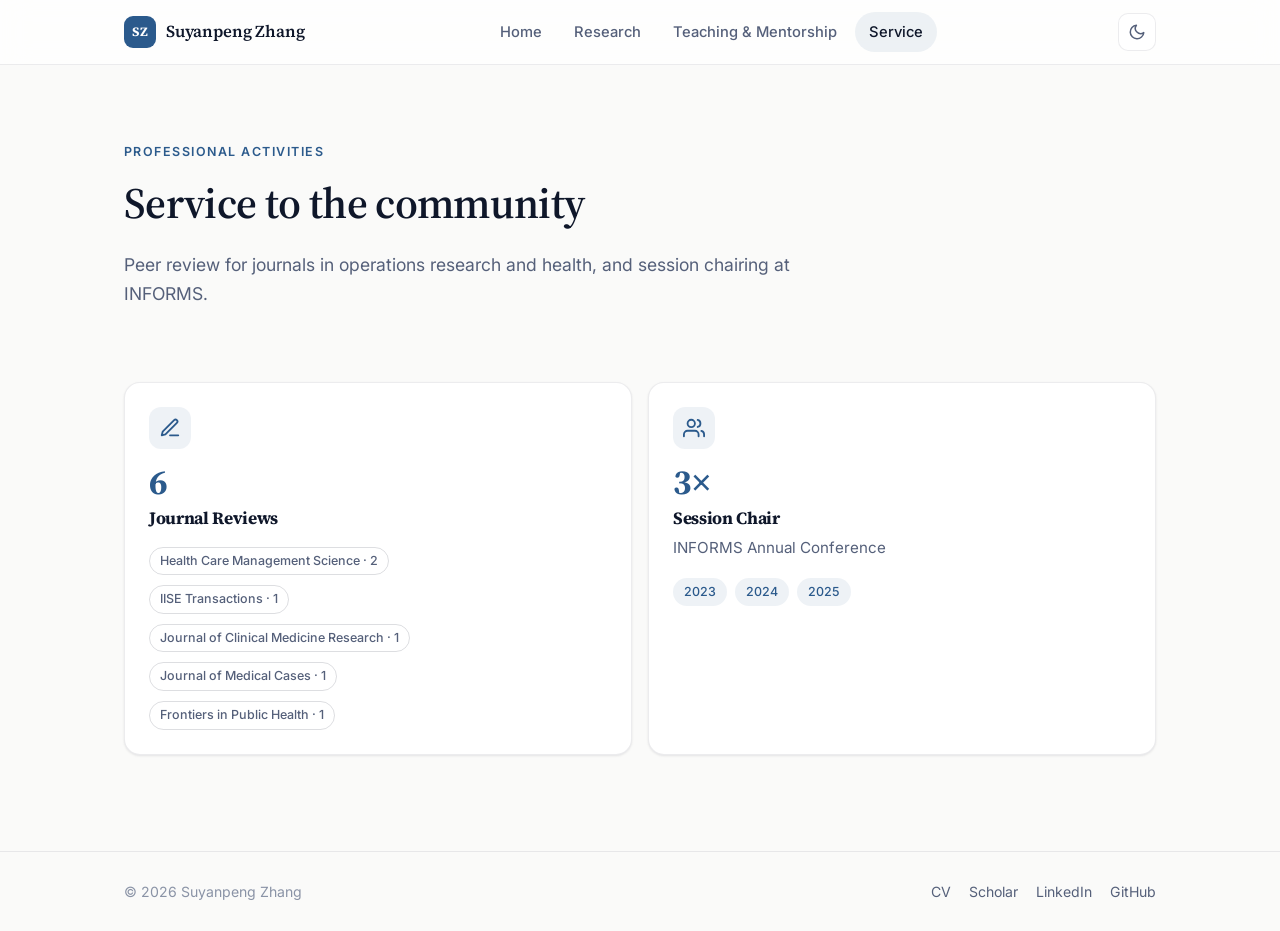
==== commit cf723225: "Tone down the site's styling Keep the card layout but drop the effects that read as templated: gradi" ====
--- a/profession.html
+++ b/profession.html
@@ -3,43 +3,92 @@
 <head>
   <meta charset="UTF-8" />
   <meta name="viewport" content="width=device-width, initial-scale=1" />
-  <title>Service · Suyanpeng Zhang</title>
+  <title>Professional Activities · Suyanpeng Zhang</title>
   <meta name="description" content="Reviewing and conference service by Suyanpeng Zhang." />
+  <script>(function(){var t;try{t=localStorage.getItem("theme")}catch(e){}if(!t)t=window.matchMedia("(prefers-color-scheme: dark)").matches?"dark":"light";document.documentElement.setAttribute("data-theme",t)})();</script>
   <link rel="preconnect" href="https://fonts.googleapis.com" />
   <link rel="preconnect" href="https://fonts.gstatic.com" crossorigin />
-  <link href="https://fonts.googleapis.com/css2?family=Inter:wght@400;500;600&family=Source+Serif+4:ital,opsz,wght@0,8..60,400;0,8..60,600;1,8..60,400&display=swap" rel="stylesheet" />
+  <link href="https://fonts.googleapis.com/css2?family=Inter:wght@400;500;600;700&family=Source+Serif+4:opsz,wght@8..60,600&display=swap" rel="stylesheet" />
   <link rel="stylesheet" href="style.css" />
 </head>
 <body>
-  <div class="page">
-    <header class="masthead">
-      <a class="name" href="index.html">Suyanpeng Zhang</a>
-      <nav aria-label="Main">
-        <a href="index.html">About</a>
-        <a href="research.html">Research</a>
-        <a href="teaching.html">Teaching &amp; Mentorship</a>
-        <a href="profession.html" aria-current="page">Service</a>
+
+  <header class="site-header">
+    <nav class="container nav" aria-label="Main">
+      <a class="brand" href="index.html"><span class="brand-mark">SZ</span>Suyanpeng Zhang</a>
+      <ul class="nav-links">
+        <li><a href="index.html">Home</a></li>
+        <li><a href="research.html">Research</a></li>
+        <li><a href="teaching.html">Teaching &amp; Mentorship</a></li>
+        <li><a href="profession.html">Service</a></li>
+      </ul>
+      <div class="nav-actions">
+        <button class="icon-btn theme-toggle" type="button" aria-label="Toggle dark mode">
+          <svg class="icon-moon" viewBox="0 0 24 24" fill="none" stroke="currentColor" stroke-width="2" stroke-linecap="round" stroke-linejoin="round"><path d="M21 12.79A9 9 0 1 1 11.21 3 7 7 0 0 0 21 12.79z"/></svg>
+          <svg class="icon-sun" viewBox="0 0 24 24" fill="none" stroke="currentColor" stroke-width="2" stroke-linecap="round" stroke-linejoin="round"><circle cx="12" cy="12" r="4"/><path d="M12 2v2M12 20v2M4.93 4.93l1.41 1.41M17.66 17.66l1.41 1.41M2 12h2M20 12h2M6.34 17.66l-1.41 1.41M19.07 4.93l-1.41 1.41"/></svg>
+        </button>
+        <button class="icon-btn menu-toggle" type="button" aria-label="Open menu" aria-expanded="false">
+          <svg viewBox="0 0 24 24" fill="none" stroke="currentColor" stroke-width="2" stroke-linecap="round"><path d="M4 7h16M4 12h16M4 17h16"/></svg>
+        </button>
+      </div>
+    </nav>
+  </header>
+
+  <main class="container">
+    <section class="page-header">
+      <span class="eyebrow">Professional Activities</span>
+      <h1>Service to the <span>community</span></h1>
+      <p class="lead">Peer review for journals in operations research and health, and session chairing at INFORMS.</p>
+    </section>
+
+    <section class="section-tight">
+      <div class="grid grid-2">
+        <!-- Reviewer -->
+        <article class="card">
+          <div class="card-icon">
+            <svg viewBox="0 0 24 24" fill="none" stroke="currentColor" stroke-width="2" stroke-linecap="round" stroke-linejoin="round"><path d="M12 20h9"/><path d="M16.5 3.5a2.12 2.12 0 0 1 3 3L7 19l-4 1 1-4z"/></svg>
+          </div>
+          <div class="stat">6</div>
+          <h3>Journal Reviews</h3>
+          <div class="item-list" style="margin-top:18px;gap:10px;">
+            <div class="pub-meta" style="margin:0;"><span class="tag">Health Care Management Science · 2</span></div>
+            <div class="pub-meta" style="margin:0;"><span class="tag">IISE Transactions · 1</span></div>
+            <div class="pub-meta" style="margin:0;"><span class="tag">Journal of Clinical Medicine Research · 1</span></div>
+            <div class="pub-meta" style="margin:0;"><span class="tag">Journal of Medical Cases · 1</span></div>
+            <div class="pub-meta" style="margin:0;"><span class="tag">Frontiers in Public Health · 1</span></div>
+          </div>
+        </article>
+
+        <!-- Session chair -->
+        <article class="card">
+          <div class="card-icon">
+            <svg viewBox="0 0 24 24" fill="none" stroke="currentColor" stroke-width="2" stroke-linecap="round" stroke-linejoin="round"><path d="M17 21v-2a4 4 0 0 0-4-4H5a4 4 0 0 0-4 4v2"/><circle cx="9" cy="7" r="4"/><path d="M23 21v-2a4 4 0 0 0-3-3.87M16 3.13a4 4 0 0 1 0 7.75"/></svg>
+          </div>
+          <div class="stat">3×</div>
+          <h3>Session Chair</h3>
+          <p style="margin-top:6px;">INFORMS Annual Conference</p>
+          <div class="pub-meta" style="margin-top:18px;">
+            <span class="tag tag-highlight">2023</span>
+            <span class="tag tag-highlight">2024</span>
+            <span class="tag tag-highlight">2025</span>
+          </div>
+        </article>
+      </div>
+    </section>
+  </main>
+
+  <footer class="site-footer">
+    <div class="container">
+      <span>© <span id="year">2025</span> Suyanpeng Zhang</span>
+      <div class="footer-links">
         <a href="CV_Suyanpeng.pdf" target="_blank" rel="noopener">CV</a>
-      </nav>
-    </header>
+        <a href="https://scholar.google.com/citations?user=c8Jx3mAAAAAJ&amp;hl=en&amp;oi=ao" target="_blank" rel="noopener">Scholar</a>
+        <a href="https://www.linkedin.com/in/suyanpengzhang/" target="_blank" rel="noopener">LinkedIn</a>
+        <a href="https://github.com/suyanpengzhang" target="_blank" rel="noopener">GitHub</a>
+      </div>
+    </div>
+  </footer>
 
-    <main>
-      <h2 style="margin-top:0">Journal Reviewer</h2>
-      <ul class="plain">
-        <li><i>Health Care Management Science</i> (2)</li>
-        <li><i>IISE Transactions</i> (1)</li>
-        <li><i>Journal of Clinical Medicine Research</i> (1)</li>
-        <li><i>Journal of Medical Cases</i> (1)</li>
-        <li><i>Frontiers in Public Health</i> (1)</li>
-      </ul>
-
-      <h2>Session Chair</h2>
-      <ul class="plain">
-        <li>INFORMS Annual Conference, 2023, 2024, 2025</li>
-      </ul>
-    </main>
-
-    <footer>Suyanpeng Zhang · Northwestern University</footer>
-  </div>
+  <script src="main.js"></script>
 </body>
 </html>
--- a/style.css
+++ b/style.css
@@ -1,224 +1,572 @@
-/* Suyanpeng Zhang — personal site */
+/* ==========================================================================
+   Suyanpeng Zhang — personal site
+   Shared stylesheet for all pages
+   ========================================================================== */
 
 :root {
-  --paper: #fbfaf6;
-  --ink: #1d1b18;
-  --muted: #5f5a52;
-  --faint: #8c867c;
-  --rule: #e4dfd5;
-  --accent: #8b2a1e;
-  --accent-hover: #5e1a12;
-  --tint: rgba(139, 42, 30, 0.06);
-  --serif: "Source Serif 4", "Iowan Old Style", Georgia, serif;
-  --sans: "Inter", system-ui, -apple-system, "Segoe UI", sans-serif;
-}
-
-@media (prefers-color-scheme: dark) {
-  :root {
-    --paper: #1a1917;
-    --ink: #e9e5dc;
-    --muted: #b1aa9d;
-    --faint: #857f74;
-    --rule: #34312c;
-    --accent: #e0907f;
-    --accent-hover: #f2b5a7;
-    --tint: rgba(224, 144, 127, 0.08);
-  }
-}
-
-* { box-sizing: border-box; }
-
-html { -webkit-text-size-adjust: 100%; }
+  --bg: #fafaf9;
+  --bg-elev: #ffffff;
+  --surface: rgba(255, 255, 255, 0.72);
+  --text: #0f172a;
+  --text-muted: #55607a;
+  --text-faint: #8a93a6;
+  --border: rgba(15, 23, 42, 0.08);
+  --border-strong: rgba(15, 23, 42, 0.14);
+  --accent: #2b5a8c;
+  --accent-2: #1d4268;
+  --accent-soft: rgba(43, 90, 140, 0.08);
+  --gradient: var(--accent);
+  --shadow-sm: 0 1px 2px rgba(15, 23, 42, 0.04), 0 1px 3px rgba(15, 23, 42, 0.06);
+  --shadow-lg: 0 10px 30px -10px rgba(15, 23, 42, 0.18);
+  --radius: 16px;
+  --maxw: 1080px;
+  --font-sans: "Inter", system-ui, -apple-system, "Segoe UI", Roboto, sans-serif;
+  --font-display: "Source Serif 4", Georgia, serif;
+  color-scheme: light;
+}
+
+:root[data-theme="dark"] {
+  --bg: #0a0b10;
+  --bg-elev: #12141c;
+  --surface: rgba(18, 20, 28, 0.72);
+  --text: #e8eaf2;
+  --text-muted: #a2a9bd;
+  --text-faint: #6c7489;
+  --border: rgba(255, 255, 255, 0.08);
+  --border-strong: rgba(255, 255, 255, 0.16);
+  --accent: #8fb4e3;
+  --accent-2: #b5cff0;
+  --accent-soft: rgba(143, 180, 227, 0.12);
+  --gradient: var(--accent);
+  --shadow-sm: 0 1px 2px rgba(0, 0, 0, 0.4);
+  --shadow-lg: 0 14px 40px -12px rgba(0, 0, 0, 0.7);
+  color-scheme: dark;
+}
+
+*,
+*::before,
+*::after { box-sizing: border-box; }
+
+html { scroll-behavior: smooth; }
 
 body {
   margin: 0;
-  background: var(--paper);
-  color: var(--ink);
-  font-family: var(--serif);
-  font-size: 18px;
-  line-height: 1.6;
+  font-family: var(--font-sans);
+  font-size: 16px;
+  line-height: 1.65;
+  color: var(--text);
+  background: var(--bg);
   -webkit-font-smoothing: antialiased;
-}
-
-.page {
-  max-width: 720px;
+  min-height: 100vh;
+  display: flex;
+  flex-direction: column;
+  transition: background-color .3s ease, color .3s ease;
+}
+
+
+a {
+  color: var(--accent);
+  text-decoration: none;
+  transition: color .2s ease;
+}
+a:hover { color: var(--accent-2); }
+
+h1, h2, h3 {
+  font-family: var(--font-display);
+  line-height: 1.2;
+  letter-spacing: -0.02em;
+  margin: 0 0 .5em;
+}
+
+.container {
+  width: 100%;
+  max-width: var(--maxw);
   margin: 0 auto;
   padding: 0 24px;
 }
 
-a {
-  color: var(--accent);
-  text-decoration: underline;
-  text-decoration-thickness: 1px;
-  text-underline-offset: 3px;
-}
-a:hover { color: var(--accent-hover); }
-
-/* ---------- Masthead ---------- */
-.masthead {
-  padding-top: 56px;
-  border-bottom: 1px solid var(--rule);
-}
-.masthead .name {
-  display: inline-block;
-  font-size: 1.9rem;
-  font-weight: 600;
+
+/* ---------- Navigation ---------- */
+.site-header {
+  position: sticky;
+  top: 0;
+  z-index: 50;
+  backdrop-filter: saturate(180%) blur(14px);
+  -webkit-backdrop-filter: saturate(180%) blur(14px);
+  background: var(--surface);
+  border-bottom: 1px solid var(--border);
+}
+.nav {
+  display: flex;
+  align-items: center;
+  justify-content: space-between;
+  height: 64px;
+  gap: 16px;
+}
+.brand {
+  display: flex;
+  align-items: center;
+  gap: 10px;
+  font-family: var(--font-display);
+  font-weight: 600;
+  font-size: 1.05rem;
+  color: var(--text);
   letter-spacing: -0.01em;
-  line-height: 1.2;
-  color: var(--ink);
-  text-decoration: none;
-}
-.masthead nav {
-  display: flex;
-  flex-wrap: wrap;
-  gap: 4px 26px;
-  margin-top: 20px;
-  font-family: var(--sans);
-  font-size: .86rem;
-}
-.masthead nav a {
-  color: var(--muted);
-  text-decoration: none;
-  padding-bottom: 12px;
-  border-bottom: 2px solid transparent;
-  margin-bottom: -1px;
-}
-.masthead nav a:hover { color: var(--ink); }
-.masthead nav a[aria-current="page"] {
-  color: var(--ink);
-  border-bottom-color: var(--ink);
-}
-
-/* ---------- Content ---------- */
-main { padding: 40px 0 24px; }
-
-h1, h3 { font-weight: 600; line-height: 1.3; }
-h1 { font-size: 1.6rem; margin: 0 0 16px; }
-h2 {
-  font-family: var(--sans);
-  font-size: .76rem;
-  font-weight: 600;
-  letter-spacing: .12em;
-  text-transform: uppercase;
-  color: var(--faint);
-  margin: 52px 0 18px;
-}
-h3 { font-size: 1.05rem; margin: 28px 0 10px; }
-
-p { margin: 0 0 1em; }
-
-/* ---------- Home intro ---------- */
-.intro::after { content: ""; display: block; clear: both; }
-.portrait {
-  float: right;
-  width: 190px;
-  margin: 6px 0 16px 32px;
-}
-.portrait img {
-  display: block;
-  width: 100%;
-  height: auto;
-  border-radius: 2px;
-}
-.title-line {
-  font-style: italic;
-  color: var(--muted);
-  margin-bottom: 22px;
-}
-.contact {
-  font-family: var(--sans);
-  font-size: .88rem;
-  color: var(--muted);
-  margin-top: 22px;
-  line-height: 2;
-}
-.contact .sep { color: var(--faint); margin: 0 8px; }
-
-.notice {
-  margin: 28px 0 0;
-  padding: 12px 16px;
-  border-left: 3px solid var(--accent);
-  background: var(--tint);
-}
-
-ul.plain { margin: 0 0 1em; padding-left: 1.2em; }
-ul.plain li { margin-bottom: 4px; }
-
-@media (max-width: 560px) {
-  body { font-size: 17px; }
-  .masthead { padding-top: 36px; }
-  .portrait { float: none; width: 150px; margin: 0 0 20px; }
-}
-
-/* ---------- Dated list (news, teaching, mentoring) ---------- */
-.dated {
+}
+.brand:hover { color: var(--text); }
+.brand-mark {
+  display: grid;
+  place-items: center;
+  width: 32px;
+  height: 32px;
+  border-radius: 9px;
+  background: var(--gradient);
+  color: #fff;
+  font-size: .8rem;
+  font-weight: 700;
+  letter-spacing: 0;
+}
+.nav-links {
+  display: flex;
+  align-items: center;
+  gap: 4px;
   list-style: none;
   margin: 0;
   padding: 0;
 }
-.dated li {
-  display: grid;
-  grid-template-columns: 100px 1fr;
+.nav-links a {
+  display: block;
+  padding: 8px 14px;
+  border-radius: 999px;
+  font-size: .92rem;
+  font-weight: 500;
+  color: var(--text-muted);
+  transition: background-color .2s ease, color .2s ease;
+}
+.nav-links a:hover {
+  color: var(--text);
+  background: var(--accent-soft);
+}
+.nav-links a[aria-current="page"] {
+  color: var(--text);
+  background: var(--accent-soft);
+}
+.nav-actions { display: flex; align-items: center; gap: 6px; }
+
+.icon-btn {
+  display: grid;
+  place-items: center;
+  width: 38px;
+  height: 38px;
+  border-radius: 10px;
+  border: 1px solid var(--border);
+  background: var(--bg-elev);
+  color: var(--text-muted);
+  cursor: pointer;
+  transition: color .2s, border-color .2s, transform .2s;
+}
+.icon-btn:hover { color: var(--text); border-color: var(--border-strong); }
+.icon-btn svg { width: 18px; height: 18px; }
+.theme-toggle .icon-sun { display: none; }
+:root[data-theme="dark"] .theme-toggle .icon-sun { display: block; }
+:root[data-theme="dark"] .theme-toggle .icon-moon { display: none; }
+.menu-toggle { display: none; }
+
+@media (max-width: 760px) {
+  .menu-toggle { display: grid; }
+  .nav-links {
+    position: absolute;
+    top: 64px;
+    left: 0;
+    right: 0;
+    flex-direction: column;
+    align-items: stretch;
+    padding: 12px 16px 18px;
+    background: var(--bg-elev);
+    border-bottom: 1px solid var(--border);
+    box-shadow: var(--shadow-lg);
+    display: none;
+  }
+  .nav-links.open { display: flex; }
+  .nav-links a { border-radius: 10px; padding: 12px 14px; }
+}
+
+/* ---------- Layout sections ---------- */
+main { flex: 1; }
+
+.section { padding-block: 56px; }
+.section-tight { padding-block: 32px; }
+
+.eyebrow {
+  display: inline-flex;
+  align-items: center;
+  gap: 8px;
+  font-size: .78rem;
+  font-weight: 600;
+  letter-spacing: .12em;
+  text-transform: uppercase;
+  color: var(--accent);
+  margin-bottom: 14px;
+}
+
+.section-title { font-size: clamp(1.6rem, 3vw, 2.1rem); }
+.lead { font-size: 1.1rem; color: var(--text-muted); max-width: 68ch; }
+
+/* ---------- Hero ---------- */
+.hero {
+  display: grid;
+  grid-template-columns: 1.5fr 1fr;
+  gap: 56px;
+  align-items: center;
+  padding-block: 72px 48px;
+}
+.hero h1 {
+  font-size: clamp(2.2rem, 5vw, 3.2rem);
+  font-weight: 600;
+  letter-spacing: -0.015em;
+  margin-bottom: 18px;
+}
+.hero .role {
+  font-size: 1.15rem;
+  color: var(--text-muted);
+  margin: 0 0 22px;
+}
+.hero p { color: var(--text-muted); }
+
+.status-pill {
+  display: inline-flex;
+  align-items: center;
+  gap: 10px;
+  padding: 6px 14px;
+  border-radius: 999px;
+  border: 1px solid var(--border-strong);
+  background: var(--bg-elev);
+  font-size: .85rem;
+  font-weight: 500;
+  color: var(--text);
+  margin-bottom: 24px;
+  box-shadow: var(--shadow-sm);
+}
+
+.photo-wrap {
+  position: relative;
+  justify-self: center;
+  width: min(320px, 100%);
+}
+.photo {
+  position: relative;
+  z-index: 1;
+  display: block;
+  width: 100%;
+  aspect-ratio: 4 / 5;
+  object-fit: cover;
+  border-radius: 24px;
+  border: 1px solid var(--border-strong);
+  box-shadow: var(--shadow-lg);
+}
+
+.links {
+  display: flex;
+  flex-wrap: wrap;
+  gap: 8px;
+  margin-top: 28px;
+}
+.btn {
+  display: inline-flex;
+  align-items: center;
+  gap: 8px;
+  padding: 10px 14px;
+  border-radius: 12px;
+  font-size: .92rem;
+  font-weight: 500;
+  border: 1px solid var(--border-strong);
+  background: var(--bg-elev);
+  color: var(--text);
+  box-shadow: var(--shadow-sm);
+  transition: transform .2s ease, border-color .2s ease, box-shadow .2s ease;
+}
+.btn:hover {
+  color: var(--text);
+  border-color: var(--accent);
+}
+.btn svg { width: 16px; height: 16px; flex-shrink: 0; }
+.btn-primary {
+  border-color: transparent;
+  background: var(--gradient);
+  color: #fff;
+}
+.btn-primary:hover { color: #fff; border-color: transparent; }
+:root[data-theme="dark"] .btn-primary,
+:root[data-theme="dark"] .btn-primary:hover,
+:root[data-theme="dark"] .brand-mark { color: #0a0b10; }
+
+.email {
+  margin-top: 16px;
+  font-size: .9rem;
+  color: var(--text-faint);
+  display: flex;
+  align-items: center;
+  gap: 8px;
+}
+.email svg { width: 15px; height: 15px; }
+
+@media (max-width: 860px) {
+  .hero { grid-template-columns: 1fr; gap: 40px; padding-top: 48px; }
+  .photo-wrap { order: -1; width: min(240px, 70%); justify-self: start; }
+}
+
+/* ---------- Cards / grids ---------- */
+.grid {
+  display: grid;
+  gap: 16px;
+}
+.grid-3 { grid-template-columns: repeat(3, 1fr); }
+.grid-2 { grid-template-columns: repeat(2, 1fr); }
+@media (max-width: 860px) {
+  .grid-3, .grid-2 { grid-template-columns: 1fr; }
+}
+
+.card {
+  position: relative;
+  padding: 24px;
+  border-radius: var(--radius);
+  border: 1px solid var(--border);
+  background: var(--bg-elev);
+  box-shadow: var(--shadow-sm);
+  transition: transform .25s ease, border-color .25s ease, box-shadow .25s ease;
+}
+.card:hover { border-color: var(--border-strong); }
+.card h3 { font-size: 1.08rem; margin-bottom: 6px; }
+.card p { margin: 0; color: var(--text-muted); font-size: .95rem; }
+
+.card-icon {
+  display: grid;
+  place-items: center;
+  width: 42px;
+  height: 42px;
+  border-radius: 12px;
+  margin-bottom: 16px;
+  background: var(--accent-soft);
+  color: var(--accent);
+}
+.card-icon svg { width: 22px; height: 22px; }
+
+/* ---------- News timeline ---------- */
+.timeline {
+  list-style: none;
+  margin: 0;
+  padding: 0;
+  position: relative;
+}
+.timeline::before {
+  content: "";
+  position: absolute;
+  left: 7px;
+  top: 8px;
+  bottom: 8px;
+  width: 2px;
+  background: var(--border-strong);
+}
+.timeline li {
+  position: relative;
+  padding: 0 0 28px 40px;
+}
+.timeline li:last-child { padding-bottom: 0; }
+.timeline li::before {
+  content: "";
+  position: absolute;
+  left: 0;
+  top: 6px;
+  width: 16px;
+  height: 16px;
+  border-radius: 50%;
+  background: var(--bg);
+  border: 3px solid var(--accent);
+}
+.timeline time {
+  display: block;
+  font-size: .8rem;
+  font-weight: 600;
+  letter-spacing: .06em;
+  text-transform: uppercase;
+  color: var(--accent);
+  margin-bottom: 4px;
+}
+.timeline p { margin: 0; color: var(--text-muted); }
+.timeline em { color: var(--text); font-style: normal; font-weight: 500; }
+
+/* ---------- Page header ---------- */
+.page-header { padding-block: 72px 24px; }
+.page-header h1 {
+  font-size: clamp(2rem, 4.5vw, 2.7rem);
+  font-weight: 600;
+  letter-spacing: -0.015em;
+}
+
+.quote {
+  margin: 24px 0 0;
+  padding: 22px 26px;
+  border-radius: var(--radius);
+  border: 1px solid var(--border);
+  border-left: 3px solid var(--accent);
+  background: var(--bg-elev);
+  font-size: 1.12rem;
+  color: var(--text);
+  max-width: 72ch;
+}
+
+/* ---------- Publications ---------- */
+.pub-group + .pub-group { margin-top: 48px; }
+.pub-group-title {
+  display: flex;
+  align-items: center;
+  gap: 12px;
+  font-size: 1.3rem;
+  margin-bottom: 20px;
+}
+.count {
+  font-family: var(--font-sans);
+  font-size: .78rem;
+  font-weight: 600;
+  padding: 2px 10px;
+  border-radius: 999px;
+  background: var(--accent-soft);
+  color: var(--accent);
+  letter-spacing: 0;
+}
+.pub-list { display: grid; gap: 14px; }
+.pub {
+  display: grid;
+  grid-template-columns: 64px 1fr;
+  gap: 20px;
+  padding: 22px 24px;
+}
+.pub-year {
+  font-family: var(--font-display);
+  font-size: 1.05rem;
+  font-weight: 600;
+  color: var(--text-faint);
+  padding-top: 2px;
+}
+.pub h3 {
+  font-family: var(--font-sans);
+  font-size: 1.04rem;
+  font-weight: 600;
+  letter-spacing: -0.01em;
+  line-height: 1.45;
+  margin-bottom: 8px;
+}
+.pub h3 a { color: var(--text); }
+.pub h3 a:hover { color: var(--accent); }
+.pub .authors { font-size: .93rem; color: var(--text-muted); margin: 0 0 6px; }
+.pub .authors b { color: var(--text); font-weight: 600; }
+.pub .venue { font-size: .93rem; color: var(--text-muted); margin: 0; }
+.pub .venue i { color: var(--text); }
+.pub-meta { display: flex; flex-wrap: wrap; gap: 8px; margin-top: 12px; }
+
+.tag {
+  display: inline-flex;
+  align-items: center;
+  gap: 6px;
+  padding: 3px 10px;
+  border-radius: 999px;
+  font-size: .78rem;
+  font-weight: 500;
+  border: 1px solid var(--border-strong);
+  color: var(--text-muted);
+  background: transparent;
+}
+a.tag:hover { border-color: var(--accent); color: var(--accent); }
+.tag svg { width: 12px; height: 12px; }
+.tag-highlight {
+  border-color: transparent;
+  background: var(--accent-soft);
+  color: var(--accent);
+}
+
+@media (max-width: 600px) {
+  .pub { grid-template-columns: 1fr; gap: 6px; }
+}
+
+/* ---------- Generic list items (teaching / service) ---------- */
+.item-list { display: grid; gap: 14px; }
+.item {
+  display: flex;
   gap: 18px;
-  padding: 14px 0;
-  border-top: 1px solid var(--rule);
-}
-.dated li:first-child { border-top: 0; padding-top: 0; }
-.dated .date {
-  font-family: var(--sans);
+  align-items: flex-start;
+}
+.item .card-icon { margin: 0; flex-shrink: 0; }
+.item-body { flex: 1; min-width: 0; }
+.item h3 {
+  font-family: var(--font-sans);
+  font-size: 1.02rem;
+  font-weight: 600;
+  letter-spacing: -0.01em;
+  margin-bottom: 4px;
+}
+.sub { font-size: .9rem; color: var(--text-faint); margin: 0 0 8px; }
+.item p { margin: 0; color: var(--text-muted); font-size: .95rem; }
+
+.scores {
+  display: grid;
+  grid-template-columns: repeat(3, 1fr);
+  gap: 10px;
+  margin-top: 14px;
+}
+.score {
+  padding: 10px 12px;
+  border-radius: 12px;
+  background: var(--accent-soft);
+}
+.score strong {
+  display: block;
+  font-family: var(--font-display);
+  font-size: 1.25rem;
+  color: var(--text);
+}
+.score span { font-size: .78rem; color: var(--text-muted); }
+@media (max-width: 600px) {
+  .scores { grid-template-columns: 1fr; }
+}
+
+.subhead {
   font-size: .8rem;
-  color: var(--faint);
-  padding-top: 4px;
-  font-variant-numeric: tabular-nums;
-}
-.dated p { margin: 0; }
-.dated .detail { color: var(--muted); font-size: .95rem; margin-top: 2px; }
-
-@media (max-width: 560px) {
-  .dated li { grid-template-columns: 1fr; gap: 2px; }
-  .dated .date { padding-top: 0; }
-}
-
-/* ---------- Publications ---------- */
-.pubs {
-  margin: 0;
-  padding-left: 1.6em;
-}
-.pubs li {
-  margin-bottom: 22px;
-  padding-left: 4px;
-}
-.pubs li::marker {
-  font-family: var(--sans);
-  font-size: .8rem;
-  color: var(--faint);
-}
-.pubs .title { font-weight: 600; color: var(--ink); text-decoration: none; }
-.pubs .title:hover { color: var(--accent); text-decoration: underline; }
-.pubs .authors { display: block; color: var(--muted); }
-.pubs .venue { display: block; }
-.pubs .note {
-  display: block;
-  font-family: var(--sans);
-  font-size: .82rem;
-  margin-top: 2px;
-  color: var(--muted);
-}
-
-blockquote {
-  margin: 0;
-  padding-left: 18px;
-  border-left: 2px solid var(--rule);
-  font-style: italic;
-  color: var(--muted);
+  font-weight: 600;
+  letter-spacing: .1em;
+  text-transform: uppercase;
+  color: var(--text-faint);
+  margin: 28px 0 12px;
+}
+.subhead:first-child { margin-top: 0; }
+
+.stat {
+  font-family: var(--font-display);
+  font-size: 2.2rem;
+  font-weight: 700;
+  line-height: 1;
+  margin-bottom: 8px;
+  color: var(--accent);
 }
 
 /* ---------- Footer ---------- */
-footer {
-  border-top: 1px solid var(--rule);
-  margin-top: 40px;
-  padding: 20px 0 48px;
-  font-family: var(--sans);
-  font-size: .8rem;
-  color: var(--faint);
-}
+.site-footer {
+  margin-top: 64px;
+  border-top: 1px solid var(--border);
+  padding: 28px 0;
+  font-size: .88rem;
+  color: var(--text-faint);
+}
+.site-footer .container {
+  display: flex;
+  flex-wrap: wrap;
+  justify-content: space-between;
+  gap: 12px;
+}
+.site-footer a { color: var(--text-muted); }
+.site-footer a:hover { color: var(--accent); }
+.footer-links { display: flex; gap: 18px; }
+
+@media (prefers-reduced-motion: reduce) {
+  html { scroll-behavior: auto; }
+  .card, .btn { transition: none; }
+}
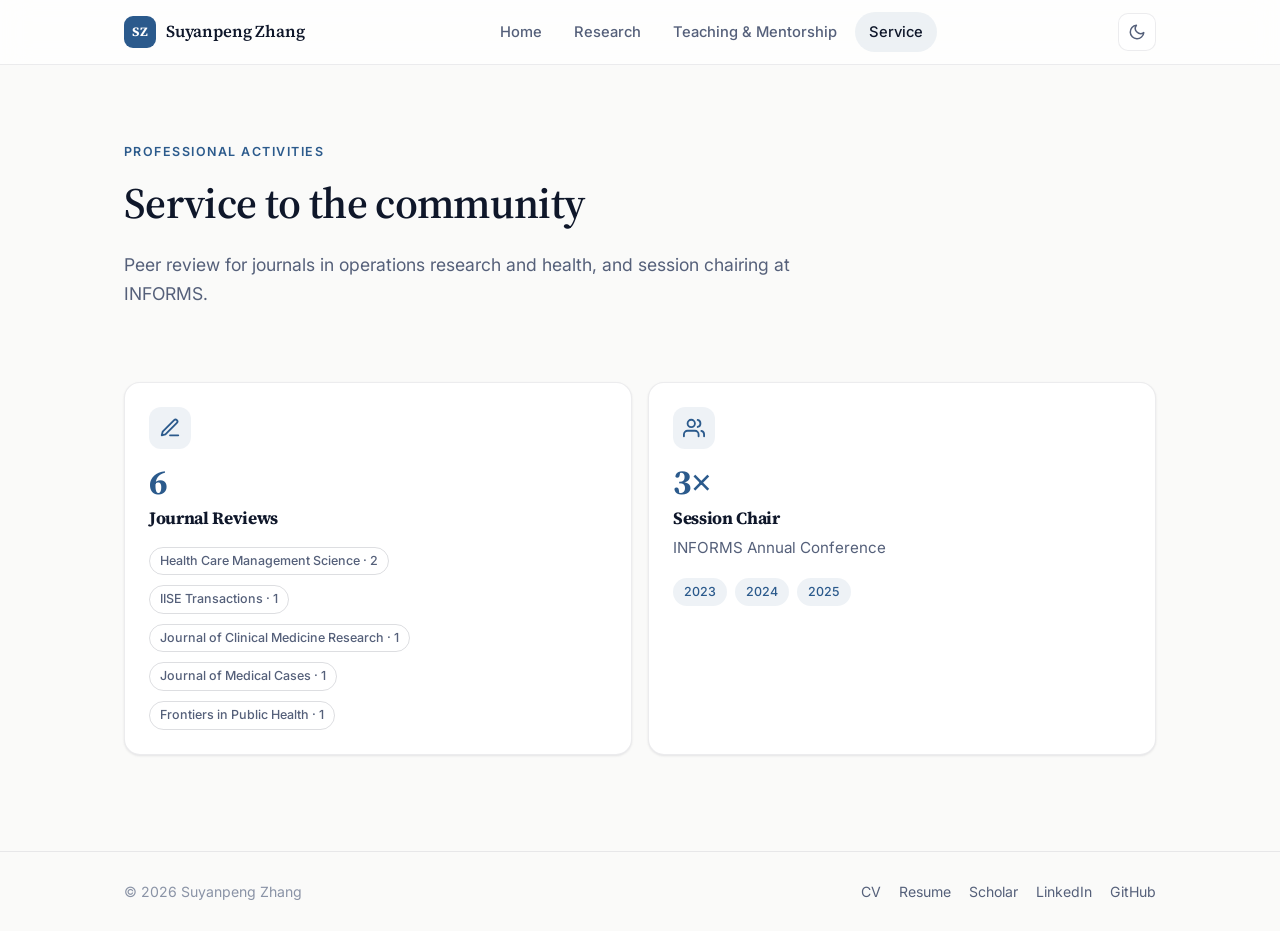
==== commit 8d07936a: "Update bio, news, publications, CV, and add resume - Home: current position at Tempus AI, new news i" ====
--- a/profession.html
+++ b/profession.html
@@ -82,6 +82,7 @@
       <span>© <span id="year">2025</span> Suyanpeng Zhang</span>
       <div class="footer-links">
         <a href="CV_Suyanpeng.pdf" target="_blank" rel="noopener">CV</a>
+        <a href="Resume_Suyanpeng.pdf" target="_blank" rel="noopener">Resume</a>
         <a href="https://scholar.google.com/citations?user=c8Jx3mAAAAAJ&amp;hl=en&amp;oi=ao" target="_blank" rel="noopener">Scholar</a>
         <a href="https://www.linkedin.com/in/suyanpengzhang/" target="_blank" rel="noopener">LinkedIn</a>
         <a href="https://github.com/suyanpengzhang" target="_blank" rel="noopener">GitHub</a>
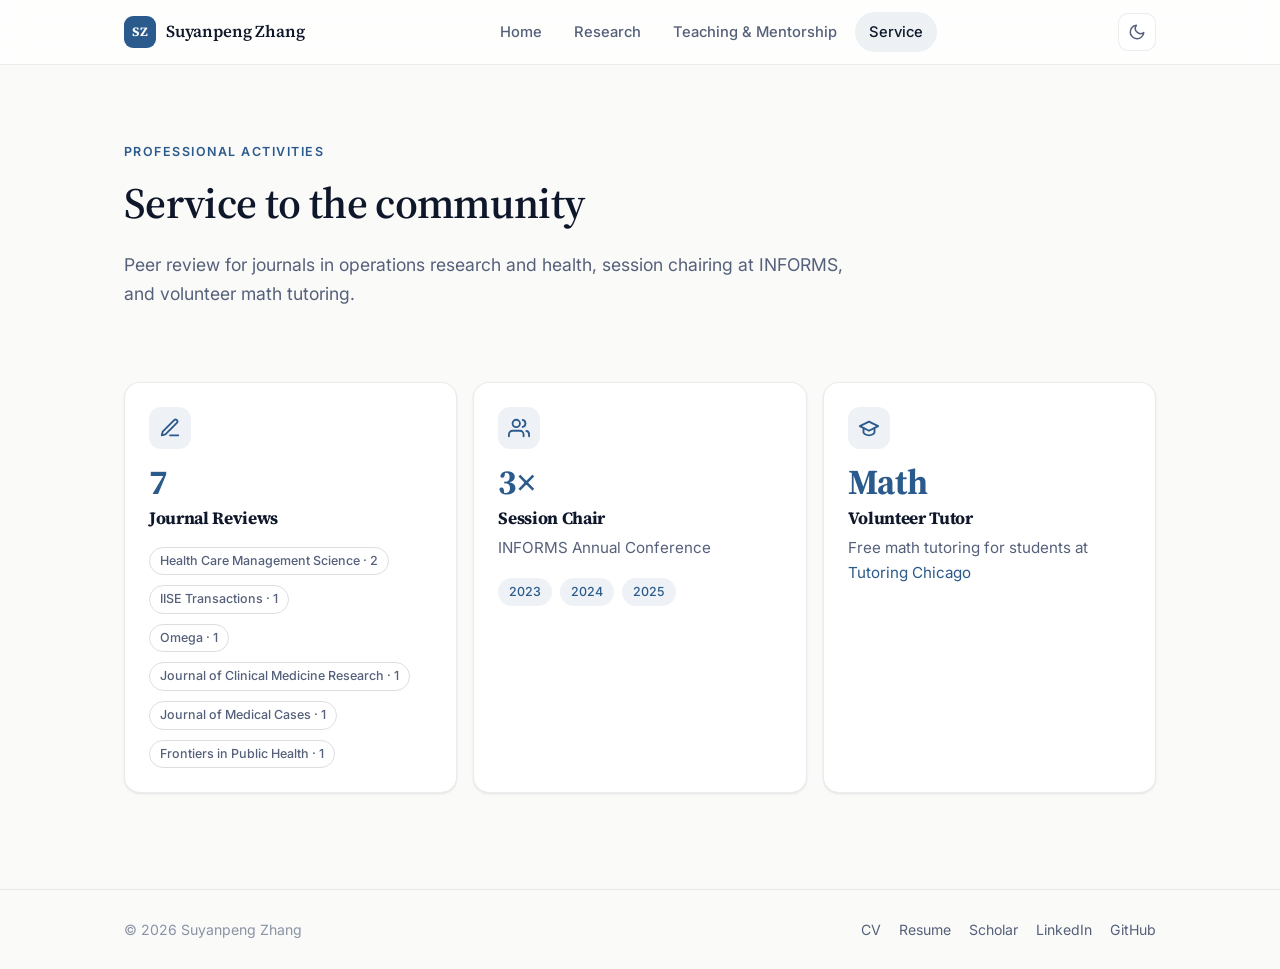
==== commit 2112d723: "Add Omega review and Tutoring Chicago volunteering to Service page Also ignore the local reviewed-pa" ====
--- a/profession.html
+++ b/profession.html
@@ -4,7 +4,7 @@
   <meta charset="UTF-8" />
   <meta name="viewport" content="width=device-width, initial-scale=1" />
   <title>Professional Activities · Suyanpeng Zhang</title>
-  <meta name="description" content="Reviewing and conference service by Suyanpeng Zhang." />
+  <meta name="description" content="Reviewing, conference service, and volunteer tutoring by Suyanpeng Zhang." />
   <script>(function(){var t;try{t=localStorage.getItem("theme")}catch(e){}if(!t)t=window.matchMedia("(prefers-color-scheme: dark)").matches?"dark":"light";document.documentElement.setAttribute("data-theme",t)})();</script>
   <link rel="preconnect" href="https://fonts.googleapis.com" />
   <link rel="preconnect" href="https://fonts.gstatic.com" crossorigin />
@@ -38,21 +38,22 @@
     <section class="page-header">
       <span class="eyebrow">Professional Activities</span>
       <h1>Service to the <span>community</span></h1>
-      <p class="lead">Peer review for journals in operations research and health, and session chairing at INFORMS.</p>
+      <p class="lead">Peer review for journals in operations research and health, session chairing at INFORMS, and volunteer math tutoring.</p>
     </section>
 
     <section class="section-tight">
-      <div class="grid grid-2">
+      <div class="grid grid-3">
         <!-- Reviewer -->
         <article class="card">
           <div class="card-icon">
             <svg viewBox="0 0 24 24" fill="none" stroke="currentColor" stroke-width="2" stroke-linecap="round" stroke-linejoin="round"><path d="M12 20h9"/><path d="M16.5 3.5a2.12 2.12 0 0 1 3 3L7 19l-4 1 1-4z"/></svg>
           </div>
-          <div class="stat">6</div>
+          <div class="stat">7</div>
           <h3>Journal Reviews</h3>
           <div class="item-list" style="margin-top:18px;gap:10px;">
             <div class="pub-meta" style="margin:0;"><span class="tag">Health Care Management Science · 2</span></div>
             <div class="pub-meta" style="margin:0;"><span class="tag">IISE Transactions · 1</span></div>
+            <div class="pub-meta" style="margin:0;"><span class="tag">Omega · 1</span></div>
             <div class="pub-meta" style="margin:0;"><span class="tag">Journal of Clinical Medicine Research · 1</span></div>
             <div class="pub-meta" style="margin:0;"><span class="tag">Journal of Medical Cases · 1</span></div>
             <div class="pub-meta" style="margin:0;"><span class="tag">Frontiers in Public Health · 1</span></div>
@@ -72,6 +73,16 @@
             <span class="tag tag-highlight">2024</span>
             <span class="tag tag-highlight">2025</span>
           </div>
+        </article>
+
+        <!-- Volunteering -->
+        <article class="card">
+          <div class="card-icon">
+            <svg viewBox="0 0 24 24" fill="none" stroke="currentColor" stroke-width="2" stroke-linecap="round" stroke-linejoin="round"><path d="M22 10 12 5 2 10l10 5 10-5z"/><path d="M6 12v5c0 1 2.7 3 6 3s6-2 6-3v-5"/></svg>
+          </div>
+          <div class="stat">Math</div>
+          <h3>Volunteer Tutor</h3>
+          <p style="margin-top:6px;">Free math tutoring for students at <a href="https://tutoringchicago.org" target="_blank" rel="noopener">Tutoring Chicago</a></p>
         </article>
       </div>
     </section>
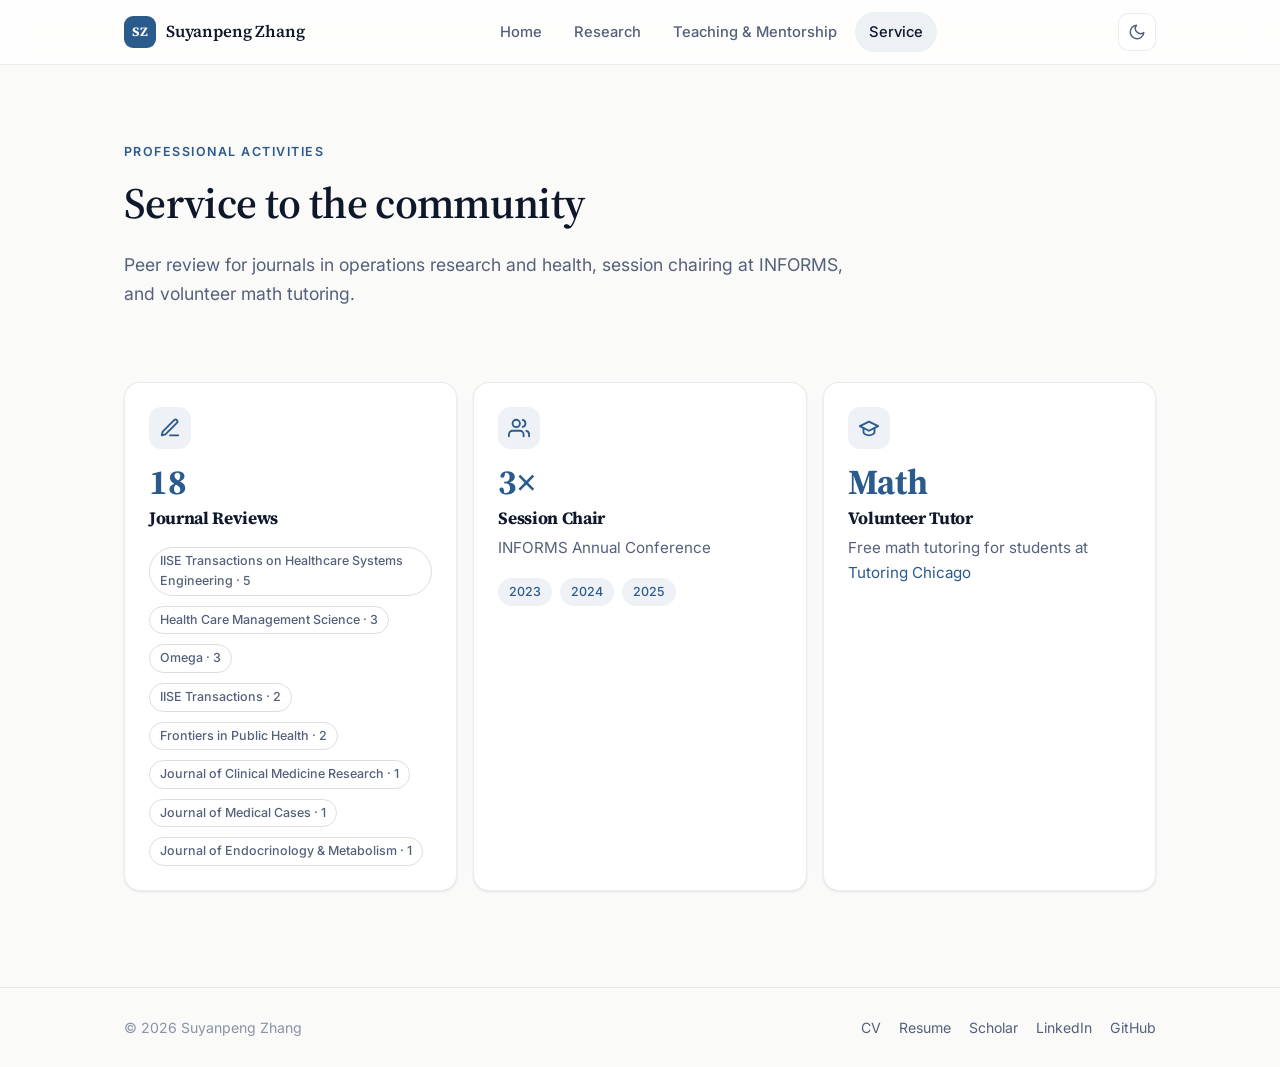
==== commit 0a06903d: "Update profession.html" ====
--- a/profession.html
+++ b/profession.html
@@ -48,15 +48,17 @@
           <div class="card-icon">
             <svg viewBox="0 0 24 24" fill="none" stroke="currentColor" stroke-width="2" stroke-linecap="round" stroke-linejoin="round"><path d="M12 20h9"/><path d="M16.5 3.5a2.12 2.12 0 0 1 3 3L7 19l-4 1 1-4z"/></svg>
           </div>
-          <div class="stat">7</div>
+          <div class="stat">18</div>
           <h3>Journal Reviews</h3>
           <div class="item-list" style="margin-top:18px;gap:10px;">
-            <div class="pub-meta" style="margin:0;"><span class="tag">Health Care Management Science · 2</span></div>
-            <div class="pub-meta" style="margin:0;"><span class="tag">IISE Transactions · 1</span></div>
-            <div class="pub-meta" style="margin:0;"><span class="tag">Omega · 1</span></div>
+            <div class="pub-meta" style="margin:0;"><span class="tag">IISE Transactions on Healthcare Systems Engineering · 5</span></div>
+            <div class="pub-meta" style="margin:0;"><span class="tag">Health Care Management Science · 3</span></div>
+            <div class="pub-meta" style="margin:0;"><span class="tag">Omega · 3</span></div>
+            <div class="pub-meta" style="margin:0;"><span class="tag">IISE Transactions · 2</span></div>
+            <div class="pub-meta" style="margin:0;"><span class="tag">Frontiers in Public Health · 2</span></div>
             <div class="pub-meta" style="margin:0;"><span class="tag">Journal of Clinical Medicine Research · 1</span></div>
             <div class="pub-meta" style="margin:0;"><span class="tag">Journal of Medical Cases · 1</span></div>
-            <div class="pub-meta" style="margin:0;"><span class="tag">Frontiers in Public Health · 1</span></div>
+            <div class="pub-meta" style="margin:0;"><span class="tag">Journal of Endocrinology &amp; Metabolism · 1</span></div>
           </div>
         </article>
 
